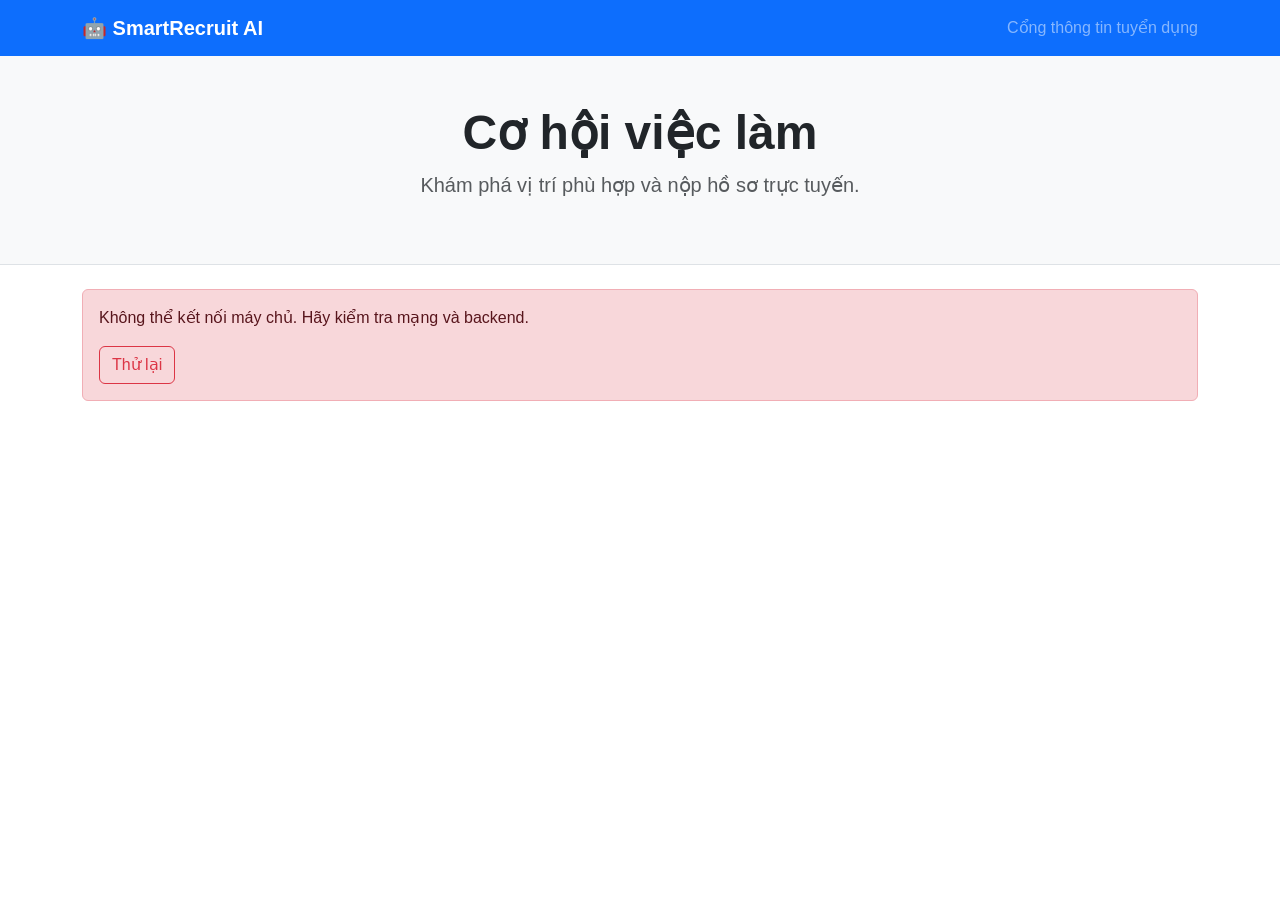
==== frontend/user/index.html @ 44a07feb "feat(frontend): implement candidate portal and HR job management" ====
<!DOCTYPE html>
<html lang="vi">
<head>
  <meta charset="UTF-8" />
  <meta name="viewport" content="width=device-width, initial-scale=1.0" />
  <title>SmartRecruit AI — Tìm việc làm</title>

  <link
    href="https://cdn.jsdelivr.net/npm/bootstrap@5.3.3/dist/css/bootstrap.min.css"
    rel="stylesheet"
    integrity="sha384-QWTKZyjpPEjISv5WaRU9OFeRpok6YctnYmDr5pNlyT2bRjXh0JMhjY6hW+ALEwIH"
    crossorigin="anonymous"
  />

  <link rel="stylesheet" href="../css/style.css" />
</head>

<body>
  <nav class="navbar navbar-expand-lg navbar-dark bg-primary">
    <div class="container">
      <a class="navbar-brand fw-bold" href="./index.html">
        🤖 SmartRecruit AI
      </a>
      <span class="navbar-text text-white-50">
        Cổng thông tin tuyển dụng
      </span>
    </div>
  </nav>

  <header class="bg-light py-5 text-center border-bottom">
    <div class="container">
      <h1 class="display-5 fw-bold">Cơ hội việc làm</h1>
      <p class="lead text-muted">
        Khám phá vị trí phù hợp và nộp hồ sơ trực tuyến.
      </p>
    </div>
  </header>

  <main class="container py-4">
    <div id="job-list" class="row g-3">
      <div class="col-12 text-center text-muted py-5" role="status">
        <div class="spinner-border" aria-hidden="true"></div>
        <p class="mt-2">Đang tải danh sách việc làm…</p>
      </div>
    </div>

    <noscript>
      <div class="alert alert-warning mt-3">
        Vui lòng bật JavaScript để xem việc làm và nộp hồ sơ.
      </div>
    </noscript>
  </main>

  <!-- Chi tiết tuyển dụng và form ứng tuyển -->
  <div
    class="modal fade"
    id="job-detail-modal"
    tabindex="-1"
    aria-labelledby="job-detail-title"
    aria-hidden="true"
  >
    <div class="modal-dialog modal-lg modal-dialog-scrollable">
      <div class="modal-content">
        <div class="modal-header">
          <h2 class="modal-title fs-5" id="job-detail-title">
            Chi tiết tuyển dụng
          </h2>
          <button
            type="button"
            class="btn-close"
            data-bs-dismiss="modal"
            aria-label="Đóng"
          ></button>
        </div>

        <div class="modal-body">
          <div
            id="job-detail-loading"
            class="text-center text-muted py-4"
            role="status"
            hidden
          >
            <div class="spinner-border" aria-hidden="true"></div>
            <p class="mt-2 mb-0">Đang tải thông tin tuyển dụng…</p>
          </div>

          <div
            id="job-detail-error"
            class="alert alert-danger"
            role="alert"
            hidden
          >
            <p id="job-detail-error-message" class="mb-3"></p>
            <button
              type="button"
              class="btn btn-outline-danger"
              id="job-detail-retry"
            >
              Thử lại
            </button>
          </div>

          <div
            id="job-detail-empty"
            class="alert alert-info"
            role="status"
            hidden
          >
            Không có thông tin tuyển dụng để hiển thị.
          </div>

          <div id="job-detail-content" hidden>
            <div class="d-flex flex-wrap gap-2 mb-3">
              <span id="job-detail-status" class="badge"></span>
              <span
                id="job-detail-experience"
                class="badge text-bg-light"
              ></span>
            </div>

            <p class="small text-muted">
              Ngày đăng: <span id="job-detail-date"></span>
            </p>

            <div
              id="job-detail-closed"
              class="alert alert-warning"
              role="status"
              hidden
            >
              Tin đã đóng. Vị trí này hiện không nhận hồ sơ.
            </div>

            <section class="mb-4">
              <h3 class="h6 fw-bold">Mô tả công việc</h3>
              <p
                id="job-detail-description"
                style="white-space: pre-wrap; overflow-wrap: anywhere;"
              ></p>
            </section>

            <section class="mb-4">
              <h3 class="h6 fw-bold">Yêu cầu ứng viên</h3>
              <p
                id="job-detail-requirements"
                style="white-space: pre-wrap; overflow-wrap: anywhere;"
              ></p>
            </section>

            <section class="mb-4">
              <h3 class="h6 fw-bold">Kỹ năng bắt buộc</h3>
              <div
                id="job-detail-required-skills"
                class="d-flex flex-wrap gap-2"
              ></div>
            </section>

            <section>
              <h3 class="h6 fw-bold">Kỹ năng ưu tiên</h3>
              <div
                id="job-detail-preferred-skills"
                class="d-flex flex-wrap gap-2"
              ></div>
            </section>
          </div>

          <!-- Form nằm trong modal-body để cuộn được -->
          <section
            id="application-section"
            aria-labelledby="application-heading"
            hidden
          >
            <hr class="my-4" />

            <h3 class="h5" id="application-heading">
              Thông tin ứng tuyển
            </h3>

            <p class="text-muted">
              Điền thông tin và chọn CV PDF nhỏ hơn 5 MB.
              Các trường có dấu * là bắt buộc.
            </p>

            <form id="application-form" novalidate>
              <div class="mb-3">
                <label for="candidate-name" class="form-label">
                  Họ và tên <span class="text-danger">*</span>
                </label>
                <input
                  type="text"
                  id="candidate-name"
                  name="full_name"
                  class="form-control"
                  autocomplete="name"
                  minlength="2"
                  maxlength="150"
                  required
                  aria-describedby="candidate-name-error"
                />
                <div
                  id="candidate-name-error"
                  class="invalid-feedback"
                ></div>
              </div>

              <div class="mb-3">
                <label for="candidate-email" class="form-label">
                  Email <span class="text-danger">*</span>
                </label>
                <input
                  type="email"
                  id="candidate-email"
                  name="email"
                  class="form-control"
                  autocomplete="email"
                  maxlength="255"
                  required
                  aria-describedby="candidate-email-error"
                />
                <div
                  id="candidate-email-error"
                  class="invalid-feedback"
                ></div>
              </div>

              <div class="mb-3">
                <label for="candidate-phone" class="form-label">
                  Số điện thoại
                </label>
                <input
                  type="tel"
                  id="candidate-phone"
                  name="phone"
                  class="form-control"
                  autocomplete="tel"
                  maxlength="30"
                  aria-describedby="candidate-phone-error"
                />
                <div
                  id="candidate-phone-error"
                  class="invalid-feedback"
                ></div>
              </div>

              <div class="mb-3">
                <label for="candidate-cv" class="form-label">
                  CV định dạng PDF <span class="text-danger">*</span>
                </label>
                <input
                  type="file"
                  id="candidate-cv"
                  name="cv"
                  class="form-control"
                  accept=".pdf"
                  required
                  aria-describedby="candidate-cv-help candidate-cv-error"
                />
                <div id="candidate-cv-help" class="form-text">
                  Chỉ nhận PDF, dung lượng nhỏ hơn 5 MB.
                </div>
                <div
                  id="candidate-cv-error"
                  class="invalid-feedback"
                ></div>
              </div>

              <div
                id="application-message"
                class="alert"
                role="status"
                aria-live="polite"
                hidden
              ></div>

              <button type="submit" class="btn btn-primary">
               Gửi hồ sơ
              </button>
            </form>
          </section>
        </div>

        <div class="modal-footer">
          <button
            type="button"
            class="btn btn-outline-secondary"
            data-bs-dismiss="modal"
          >
            Đóng
          </button>

          <button
            type="button"
            class="btn btn-primary"
            id="job-detail-apply"
            hidden
            disabled
          >
            Ứng tuyển
          </button>
        </div>
      </div>
    </div>
  </div>

  <script
    src="https://cdn.jsdelivr.net/npm/bootstrap@5.3.3/dist/js/bootstrap.bundle.min.js"
    integrity="sha384-YvpcrYf0tY3lHB60NNkmXc5s9fDVZLESaAA55NDzOxhy9GkcIdslK1eN7N6jIeHz"
    crossorigin="anonymous"
  ></script>

  <script src="../js/api.js"></script>
  <script src="../js/user/index.js"></script>
</body>
</html>
---- frontend/css/style.css ----
/* SmartRecruit AI — Custom styles */

body {
  font-family: 'Segoe UI', Tahoma, Geneva, Verdana, sans-serif;
}

/* Matching score badges */
.badge-high   { background-color: #198754; color: #fff; } /* >= 80% — green  */
.badge-medium { background-color: #ffc107; color: #000; } /* 50-79% — yellow */
.badge-low    { background-color: #dc3545; color: #fff; } /* < 50%  — red    */

/* Kanban columns */
.kanban-col {
  min-height: 200px;
  background: #f8f9fa;
  border-radius: 8px;
  padding: 12px;
  border: 1px solid #dee2e6;
}

.kanban-col .col-title {
  font-weight: 600;
  margin-bottom: 12px;
  padding-bottom: 8px;
  border-bottom: 2px solid #dee2e6;
}

/* Candidate card */
.candidate-card {
  background: #fff;
  border: 1px solid #dee2e6;
  border-radius: 6px;
  padding: 10px 12px;
  margin-bottom: 8px;
  cursor: grab;
  transition: box-shadow 0.15s;
}

.candidate-card:hover {
  box-shadow: 0 2px 8px rgba(0, 0, 0, 0.12);
}

.candidate-card.sortable-ghost {
  opacity: 0.4;
}
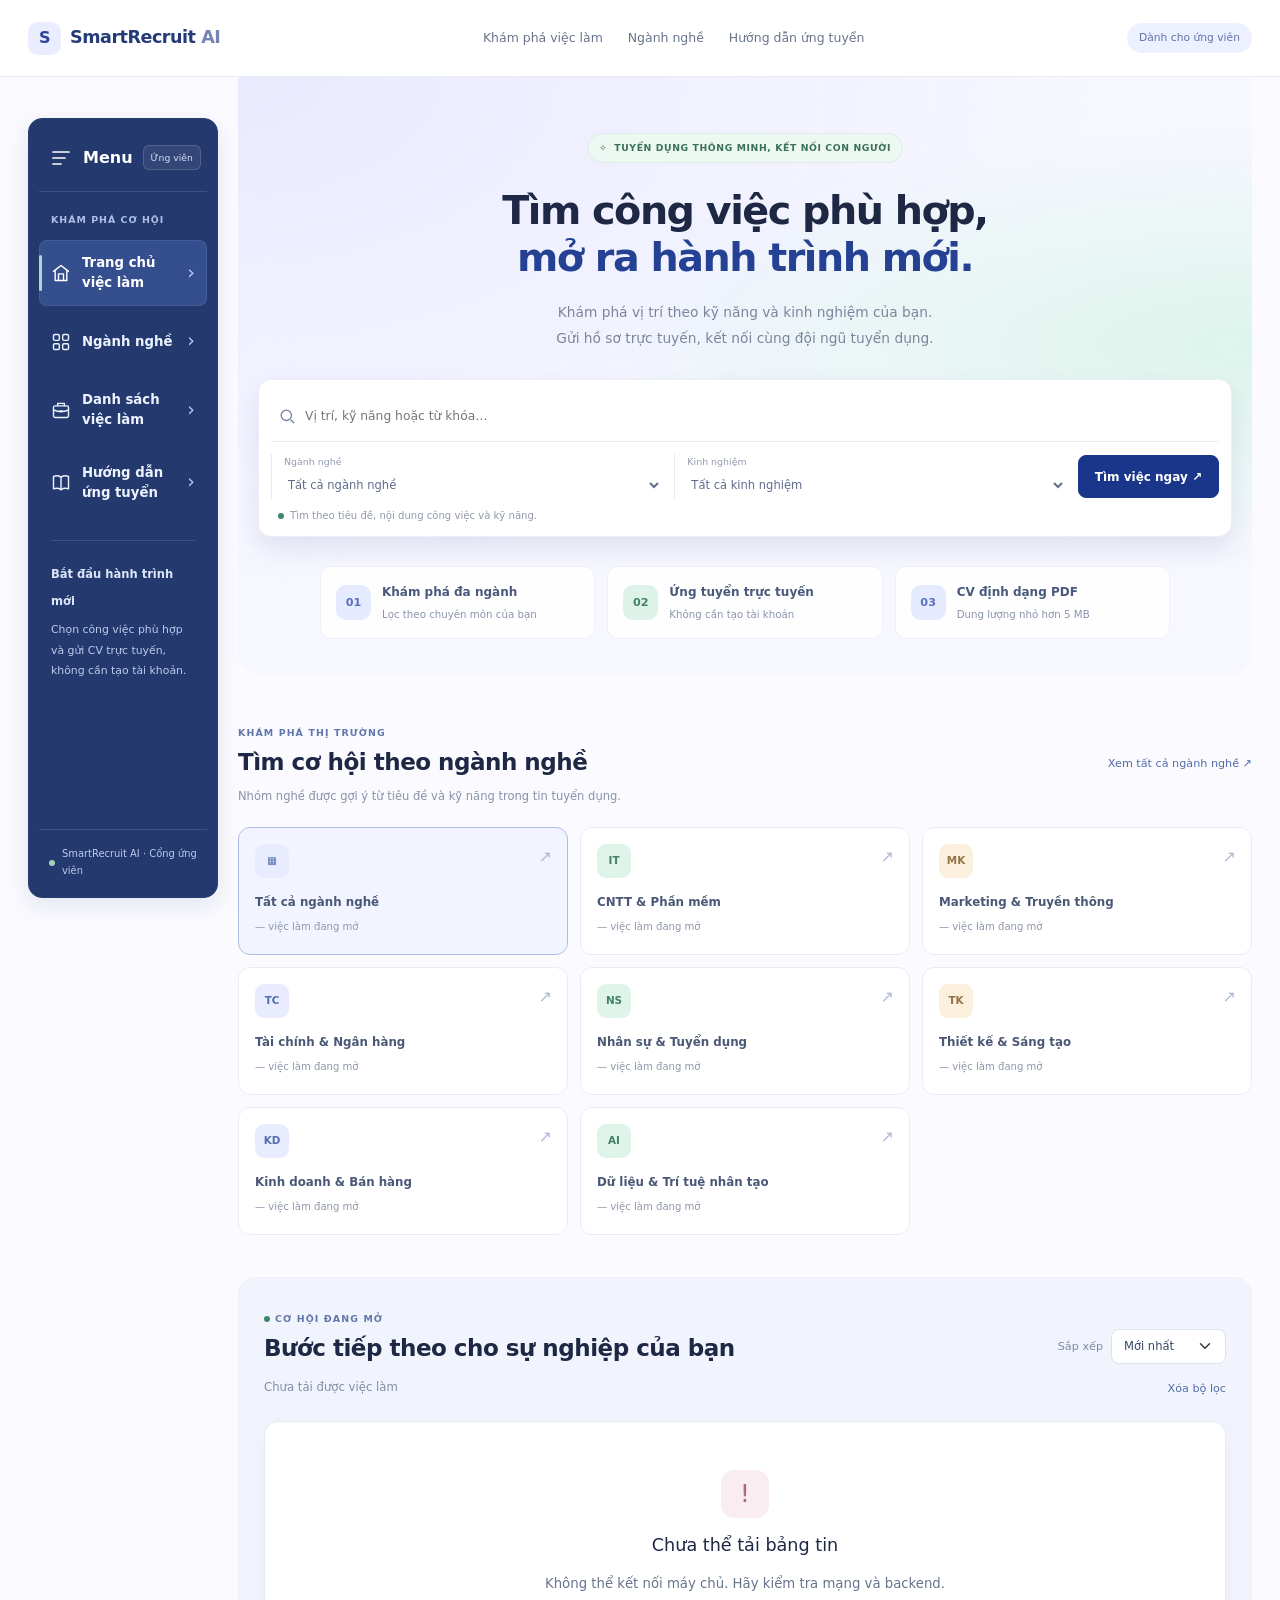
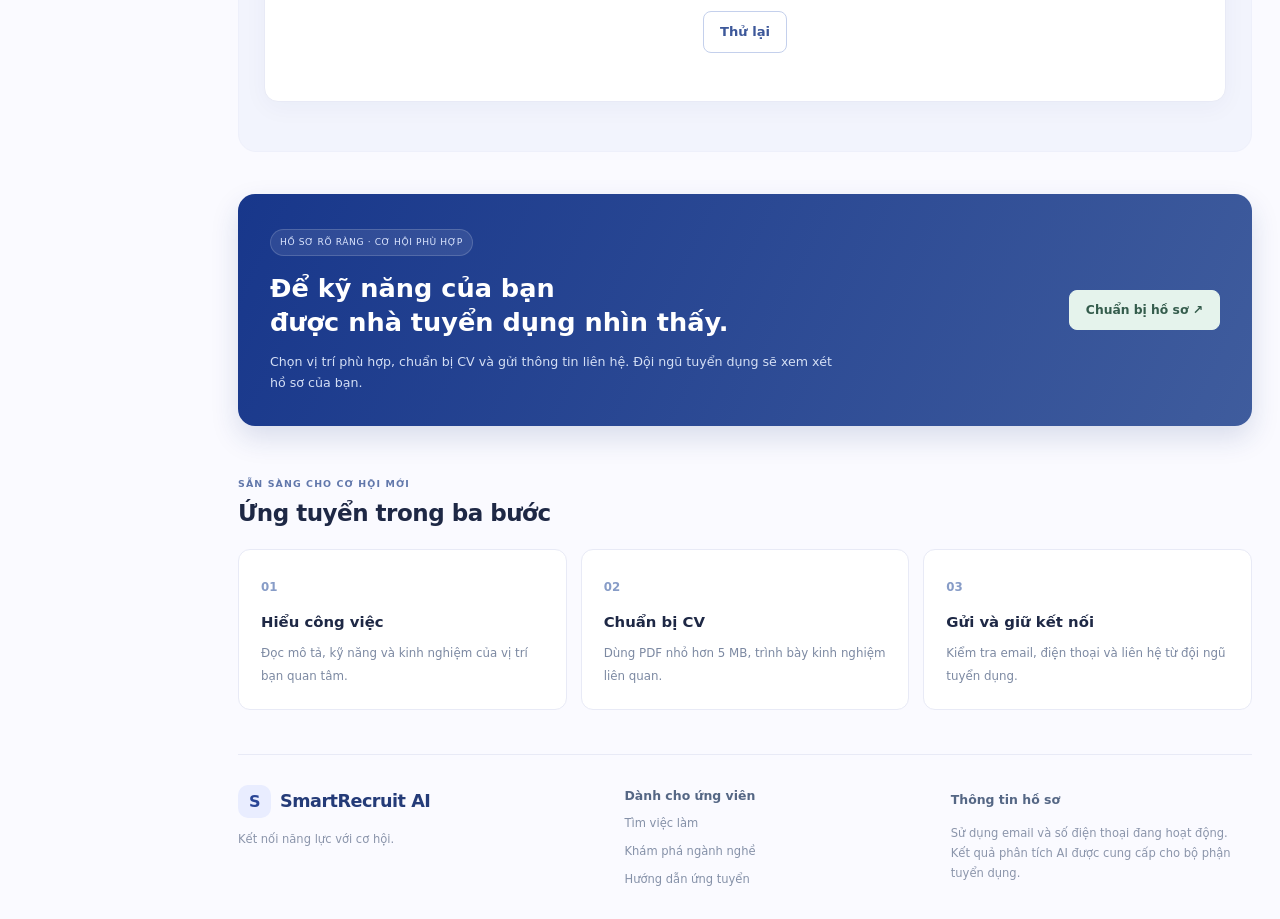
==== commit ca3c2f6a: "chỉnh lại giao diện" ====
--- a/frontend/user/index.html
+++ b/frontend/user/index.html
@@ -3,8 +3,15 @@
 <head>
   <meta charset="UTF-8" />
   <meta name="viewport" content="width=device-width, initial-scale=1.0" />
-  <title>SmartRecruit AI — Tìm việc làm</title>
-
+  <meta name="theme-color" content="#19368b" />
+  <meta
+    name="description"
+    content="Khám phá việc làm theo ngành nghề, kỹ năng và kinh nghiệm cùng SmartRecruit AI."
+  />
+
+  <title>Khám phá việc làm — SmartRecruit AI</title>
+
+  <!-- Bootstrap -->
   <link
     href="https://cdn.jsdelivr.net/npm/bootstrap@5.3.3/dist/css/bootstrap.min.css"
     rel="stylesheet"
@@ -12,46 +19,329 @@
     crossorigin="anonymous"
   />
 
-  <link rel="stylesheet" href="../css/style.css" />
+  <!-- CSS chung → CSS ứng viên → CSS menu -->
+  <link rel="stylesheet" href="../css/style.css?v=20" />
+  <link rel="stylesheet" href="../css/user/candidate-home.css?v=2" />
+  <link rel="stylesheet" href="../css/menu/menu.css?v=2" />
 </head>
 
-<body>
-  <nav class="navbar navbar-expand-lg navbar-dark bg-primary">
-    <div class="container">
-      <a class="navbar-brand fw-bold" href="./index.html">
-        🤖 SmartRecruit AI
+<body class="candidate-home">
+  <a class="skip-link" href="#main-content">Đến nội dung chính</a>
+
+  <header class="home-header">
+    <div class="home-container home-header-inner">
+      <a class="home-brand" href="./index.html">
+        <span class="home-logo" aria-hidden="true">S</span>
+        <span>SmartRecruit<span class="home-brand-ai"> AI</span></span>
       </a>
-      <span class="navbar-text text-white-50">
-        Cổng thông tin tuyển dụng
-      </span>
-    </div>
-  </nav>
-
-  <header class="bg-light py-5 text-center border-bottom">
-    <div class="container">
-      <h1 class="display-5 fw-bold">Cơ hội việc làm</h1>
-      <p class="lead text-muted">
-        Khám phá vị trí phù hợp và nộp hồ sơ trực tuyến.
-      </p>
+
+      <nav class="home-topnav" aria-label="Điều hướng trang ứng viên">
+        <a href="#feed-heading">Khám phá việc làm</a>
+        <a href="#filter-heading">Ngành nghề</a>
+        <a href="#application-guide">Hướng dẫn ứng tuyển</a>
+      </nav>
+
+      <span class="home-audience">Dành cho ứng viên</span>
     </div>
   </header>
 
-  <main class="container py-4">
-    <div id="job-list" class="row g-3">
-      <div class="col-12 text-center text-muted py-5" role="status">
-        <div class="spinner-border" aria-hidden="true"></div>
-        <p class="mt-2">Đang tải danh sách việc làm…</p>
+  <main id="main-content" class="home-container">
+    <div class="home-layout">
+      <!-- Nạp từ user/menu/user-menu.html -->
+      <aside class="home-sidebar" aria-label="Menu ứng viên">
+        <div data-role-menu="user"></div>
+      </aside>
+
+      <div class="home-content">
+        <!-- Giới thiệu và tìm kiếm -->
+        <section class="home-hero" aria-labelledby="feed-heading">
+          <span class="home-pill">
+            <span aria-hidden="true">✧</span>
+            TUYỂN DỤNG THÔNG MINH, KẾT NỐI CON NGƯỜI
+          </span>
+
+          <h1 id="feed-heading">
+            Tìm công việc phù hợp,<br />
+            <span>mở ra hành trình mới.</span>
+          </h1>
+
+          <p class="home-hero-description">
+            Khám phá vị trí theo kỹ năng và kinh nghiệm của bạn.<br />
+            Gửi hồ sơ trực tuyến, kết nối cùng đội ngũ tuyển dụng.
+          </p>
+
+          <div class="home-search">
+            <form id="job-search-form" role="search">
+              <div class="home-search-row">
+                <div class="home-keyword">
+                  <svg
+                    width="19"
+                    height="19"
+                    viewBox="0 0 24 24"
+                    fill="none"
+                    stroke="currentColor"
+                    stroke-width="1.7"
+                    aria-hidden="true"
+                  >
+                    <circle cx="10.5" cy="10.5" r="6.5"></circle>
+                    <path d="m16 16 4.5 4.5"></path>
+                  </svg>
+
+                  <label for="job-search" class="visually-hidden">
+                    Tìm vị trí, kỹ năng hoặc từ khóa
+                  </label>
+
+                  <input
+                    type="search"
+                    id="job-search"
+                    placeholder="Vị trí, kỹ năng hoặc từ khóa…"
+                    autocomplete="off"
+                  />
+                </div>
+
+                <div class="home-search-select">
+                  <label for="home-industry">Ngành nghề</label>
+                  <select id="home-industry" disabled>
+                    <option value="">Đang tải ngành nghề…</option>
+                  </select>
+                </div>
+
+                <div class="home-search-select">
+                  <label for="experience-filter">Kinh nghiệm</label>
+                  <select id="experience-filter">
+                    <option value="all">Tất cả kinh nghiệm</option>
+                    <option value="zero">Không yêu cầu</option>
+                    <option value="junior">Trên 0 đến 1 năm</option>
+                    <option value="middle">Trên 1 đến 3 năm</option>
+                    <option value="senior">Trên 3 năm</option>
+                  </select>
+                </div>
+
+                <button type="submit" class="btn btn-primary">
+                  Tìm việc ngay
+                  <span aria-hidden="true">↗</span>
+                </button>
+              </div>
+
+              <div class="home-search-hint">
+                <span class="home-dot" aria-hidden="true"></span>
+                Tìm theo tiêu đề, nội dung công việc và kỹ năng.
+              </div>
+            </form>
+          </div>
+
+          <div class="home-benefits">
+            <div>
+              <span class="home-benefit-icon" aria-hidden="true">01</span>
+              <p>
+                <strong>Khám phá đa ngành</strong>
+                <small>Lọc theo chuyên môn của bạn</small>
+              </p>
+            </div>
+
+            <div>
+              <span class="home-benefit-icon mint" aria-hidden="true">02</span>
+              <p>
+                <strong>Ứng tuyển trực tuyến</strong>
+                <small>Không cần tạo tài khoản</small>
+              </p>
+            </div>
+
+            <div>
+              <span class="home-benefit-icon" aria-hidden="true">03</span>
+              <p>
+                <strong>CV định dạng PDF</strong>
+                <small>Dung lượng nhỏ hơn 5 MB</small>
+              </p>
+            </div>
+          </div>
+        </section>
+
+        <!-- Ngành nghề -->
+        <section class="home-section" aria-labelledby="filter-heading">
+          <div class="home-section-heading">
+            <div>
+              <span class="home-eyebrow">KHÁM PHÁ THỊ TRƯỜNG</span>
+              <h2 id="filter-heading">Tìm cơ hội theo ngành nghề</h2>
+            </div>
+
+            <button
+              type="button"
+              id="home-toggle-industries"
+              class="home-text-button"
+              aria-expanded="false"
+              aria-controls="job-group-list"
+            >
+              Xem tất cả ngành nghề ↗
+            </button>
+          </div>
+
+          <p class="home-section-description">
+            Nhóm nghề được gợi ý từ tiêu đề và kỹ năng trong tin tuyển dụng.
+          </p>
+
+          <div
+            id="job-group-list"
+            class="home-industry-grid"
+            role="group"
+            aria-label="Lọc việc làm theo nhóm nghề"
+          ></div>
+        </section>
+
+        <!-- Danh sách việc làm -->
+        <section
+          class="home-section home-jobs-section"
+          aria-labelledby="home-jobs-heading"
+        >
+          <div class="home-section-heading">
+            <div>
+              <span class="home-eyebrow">
+                <span class="home-dot" aria-hidden="true"></span>
+                CƠ HỘI ĐANG MỞ
+              </span>
+              <h2 id="home-jobs-heading">
+                Bước tiếp theo cho sự nghiệp của bạn
+              </h2>
+            </div>
+
+            <div class="home-sort">
+              <label for="job-sort">Sắp xếp</label>
+              <select id="job-sort" class="form-select">
+                <option value="newest">Mới nhất</option>
+                <option value="oldest">Cũ nhất</option>
+              </select>
+            </div>
+          </div>
+
+          <div class="home-results">
+            <span id="job-result-count" role="status" aria-live="polite">
+              Đang tải việc làm…
+            </span>
+
+            <button
+              type="button"
+              id="clear-filters"
+              class="home-text-button"
+            >
+              Xóa bộ lọc
+            </button>
+          </div>
+
+          <div
+            id="active-filter-label"
+            class="active-filter-label"
+            role="status"
+            hidden
+          ></div>
+
+          <div id="job-list" class="home-job-grid" aria-busy="true">
+            <div class="surface feed-state" role="status">
+              <div class="spinner-border" aria-hidden="true"></div>
+              <p>Đang tải cơ hội việc làm…</p>
+            </div>
+          </div>
+
+          <div class="home-more">
+            <button
+              type="button"
+              id="home-more-jobs"
+              class="btn btn-outline-primary"
+              hidden
+            >
+              Xem thêm việc làm
+            </button>
+          </div>
+        </section>
+
+        <!-- Hướng dẫn chuẩn bị hồ sơ -->
+        <section class="home-banner" aria-labelledby="home-banner-heading">
+          <div>
+            <span class="home-banner-label">
+              HỒ SƠ RÕ RÀNG · CƠ HỘI PHÙ HỢP
+            </span>
+            <h2 id="home-banner-heading">
+              Để kỹ năng của bạn<br />
+              được nhà tuyển dụng nhìn thấy.
+            </h2>
+            <p>
+              Chọn vị trí phù hợp, chuẩn bị CV và gửi thông tin liên hệ.
+              Đội ngũ tuyển dụng sẽ xem xét hồ sơ của bạn.
+            </p>
+          </div>
+
+          <a href="#application-guide" class="btn home-banner-button">
+            Chuẩn bị hồ sơ ↗
+          </a>
+        </section>
+
+        <section
+          id="application-guide"
+          class="home-section"
+          aria-labelledby="home-guide-heading"
+        >
+          <div class="home-section-heading">
+            <div>
+              <span class="home-eyebrow">SẴN SÀNG CHO CƠ HỘI MỚI</span>
+              <h2 id="home-guide-heading">Ứng tuyển trong ba bước</h2>
+            </div>
+          </div>
+
+          <div class="home-guide-grid">
+            <article>
+              <span>01</span>
+              <h3>Hiểu công việc</h3>
+              <p>Đọc mô tả, kỹ năng và kinh nghiệm của vị trí bạn quan tâm.</p>
+            </article>
+
+            <article>
+              <span>02</span>
+              <h3>Chuẩn bị CV</h3>
+              <p>Dùng PDF nhỏ hơn 5 MB, trình bày kinh nghiệm liên quan.</p>
+            </article>
+
+            <article>
+              <span>03</span>
+              <h3>Gửi và giữ kết nối</h3>
+              <p>Kiểm tra email, điện thoại và liên hệ từ đội ngũ tuyển dụng.</p>
+            </article>
+          </div>
+        </section>
+
+        <footer class="home-footer">
+          <div>
+            <a class="home-brand" href="./index.html">
+              <span class="home-logo" aria-hidden="true">S</span>
+              <span>SmartRecruit AI</span>
+            </a>
+            <p>Kết nối năng lực với cơ hội.</p>
+          </div>
+
+          <nav aria-label="Liên kết cuối trang">
+            <strong>Dành cho ứng viên</strong>
+            <a href="#feed-heading">Tìm việc làm</a>
+            <a href="#filter-heading">Khám phá ngành nghề</a>
+            <a href="#application-guide">Hướng dẫn ứng tuyển</a>
+          </nav>
+
+          <div class="home-footer-note">
+            <strong>Thông tin hồ sơ</strong>
+            <p>
+              Sử dụng email và số điện thoại đang hoạt động.
+              Kết quả phân tích AI được cung cấp cho bộ phận tuyển dụng.
+            </p>
+          </div>
+        </footer>
       </div>
     </div>
 
     <noscript>
-      <div class="alert alert-warning mt-3">
-        Vui lòng bật JavaScript để xem việc làm và nộp hồ sơ.
+      <div class="alert alert-warning">
+        Vui lòng bật JavaScript để xem việc làm và gửi hồ sơ.
       </div>
     </noscript>
   </main>
 
-  <!-- Chi tiết tuyển dụng và form ứng tuyển -->
+  <!-- Chi tiết công việc và ứng tuyển -->
   <div
     class="modal fade"
     id="job-detail-modal"
@@ -59,12 +349,16 @@
     aria-labelledby="job-detail-title"
     aria-hidden="true"
   >
-    <div class="modal-dialog modal-lg modal-dialog-scrollable">
+    <div class="modal-dialog modal-lg modal-dialog-scrollable modal-dialog-centered">
       <div class="modal-content">
         <div class="modal-header">
-          <h2 class="modal-title fs-5" id="job-detail-title">
-            Chi tiết tuyển dụng
-          </h2>
+          <div>
+            <span class="home-eyebrow">THÔNG TIN TUYỂN DỤNG</span>
+            <h2 id="job-detail-title" class="modal-title">
+              Chi tiết công việc
+            </h2>
+          </div>
+
           <button
             type="button"
             class="btn-close"
@@ -74,89 +368,60 @@
         </div>
 
         <div class="modal-body">
-          <div
-            id="job-detail-loading"
-            class="text-center text-muted py-4"
-            role="status"
-            hidden
-          >
+          <div id="job-detail-loading" class="feed-state" role="status" hidden>
             <div class="spinner-border" aria-hidden="true"></div>
-            <p class="mt-2 mb-0">Đang tải thông tin tuyển dụng…</p>
-          </div>
-
-          <div
-            id="job-detail-error"
-            class="alert alert-danger"
-            role="alert"
-            hidden
-          >
-            <p id="job-detail-error-message" class="mb-3"></p>
+            <p>Đang tải thông tin tuyển dụng…</p>
+          </div>
+
+          <div id="job-detail-error" class="alert alert-danger" role="alert" hidden>
+            <p id="job-detail-error-message"></p>
             <button
               type="button"
+              id="job-detail-retry"
               class="btn btn-outline-danger"
-              id="job-detail-retry"
             >
               Thử lại
             </button>
           </div>
 
-          <div
-            id="job-detail-empty"
-            class="alert alert-info"
-            role="status"
-            hidden
-          >
+          <div id="job-detail-empty" class="alert alert-info" role="status" hidden>
             Không có thông tin tuyển dụng để hiển thị.
           </div>
 
           <div id="job-detail-content" hidden>
             <div class="d-flex flex-wrap gap-2 mb-3">
               <span id="job-detail-status" class="badge"></span>
-              <span
-                id="job-detail-experience"
-                class="badge text-bg-light"
-              ></span>
+              <span id="job-detail-experience" class="badge text-bg-light"></span>
             </div>
 
             <p class="small text-muted">
               Ngày đăng: <span id="job-detail-date"></span>
             </p>
 
-            <div
-              id="job-detail-closed"
-              class="alert alert-warning"
-              role="status"
-              hidden
-            >
+            <div id="job-detail-closed" class="alert alert-warning" role="status" hidden>
               Tin đã đóng. Vị trí này hiện không nhận hồ sơ.
             </div>
 
-            <section class="mb-4">
-              <h3 class="h6 fw-bold">Mô tả công việc</h3>
-              <p
-                id="job-detail-description"
-                style="white-space: pre-wrap; overflow-wrap: anywhere;"
-              ></p>
+            <section class="detail-section">
+              <h3>Mô tả công việc</h3>
+              <p id="job-detail-description" class="preserve-text"></p>
             </section>
 
-            <section class="mb-4">
-              <h3 class="h6 fw-bold">Yêu cầu ứng viên</h3>
-              <p
-                id="job-detail-requirements"
-                style="white-space: pre-wrap; overflow-wrap: anywhere;"
-              ></p>
+            <section class="detail-section">
+              <h3>Yêu cầu ứng viên</h3>
+              <p id="job-detail-requirements" class="preserve-text"></p>
             </section>
 
-            <section class="mb-4">
-              <h3 class="h6 fw-bold">Kỹ năng bắt buộc</h3>
+            <section class="detail-section">
+              <h3>Kỹ năng bắt buộc</h3>
               <div
                 id="job-detail-required-skills"
                 class="d-flex flex-wrap gap-2"
               ></div>
             </section>
 
-            <section>
-              <h3 class="h6 fw-bold">Kỹ năng ưu tiên</h3>
+            <section class="detail-section">
+              <h3>Kỹ năng ưu tiên</h3>
               <div
                 id="job-detail-preferred-skills"
                 class="d-flex flex-wrap gap-2"
@@ -164,117 +429,96 @@
             </section>
           </div>
 
-          <!-- Form nằm trong modal-body để cuộn được -->
           <section
             id="application-section"
+            class="application-panel"
             aria-labelledby="application-heading"
             hidden
           >
-            <hr class="my-4" />
-
-            <h3 class="h5" id="application-heading">
-              Thông tin ứng tuyển
-            </h3>
-
-            <p class="text-muted">
-              Điền thông tin và chọn CV PDF nhỏ hơn 5 MB.
-              Các trường có dấu * là bắt buộc.
-            </p>
+            <span class="home-eyebrow">BẮT ĐẦU KẾT NỐI</span>
+            <h3 id="application-heading">Gửi hồ sơ ứng tuyển</h3>
+            <p class="small text-muted">Các trường có dấu * là bắt buộc.</p>
 
             <form id="application-form" novalidate>
-              <div class="mb-3">
-                <label for="candidate-name" class="form-label">
-                  Họ và tên <span class="text-danger">*</span>
-                </label>
-                <input
-                  type="text"
-                  id="candidate-name"
-                  name="full_name"
-                  class="form-control"
-                  autocomplete="name"
-                  minlength="2"
-                  maxlength="150"
-                  required
-                  aria-describedby="candidate-name-error"
-                />
-                <div
-                  id="candidate-name-error"
-                  class="invalid-feedback"
-                ></div>
+              <div class="row g-3">
+                <div class="col-12">
+                  <label for="candidate-name" class="form-label">Họ và tên *</label>
+                  <input
+                    type="text"
+                    id="candidate-name"
+                    name="full_name"
+                    class="form-control"
+                    autocomplete="name"
+                    minlength="2"
+                    maxlength="150"
+                    required
+                    aria-describedby="candidate-name-error"
+                  />
+                  <div id="candidate-name-error" class="invalid-feedback"></div>
+                </div>
+
+                <div class="col-md-6">
+                  <label for="candidate-email" class="form-label">Email *</label>
+                  <input
+                    type="email"
+                    id="candidate-email"
+                    name="email"
+                    class="form-control"
+                    autocomplete="email"
+                    maxlength="255"
+                    required
+                    aria-describedby="candidate-email-error"
+                  />
+                  <div id="candidate-email-error" class="invalid-feedback"></div>
+                </div>
+
+                <div class="col-md-6">
+                  <label for="candidate-phone" class="form-label">Số điện thoại</label>
+                  <input
+                    type="tel"
+                    id="candidate-phone"
+                    name="phone"
+                    class="form-control"
+                    autocomplete="tel"
+                    maxlength="30"
+                    aria-describedby="candidate-phone-error"
+                  />
+                  <div id="candidate-phone-error" class="invalid-feedback"></div>
+                </div>
+
+                <div class="col-12">
+                  <div class="upload-panel">
+                    <label for="candidate-cv" class="form-label">CV của bạn *</label>
+                    <input
+                      type="file"
+                      id="candidate-cv"
+                      name="cv_file"
+                      class="form-control"
+                      accept=".pdf"
+                      required
+                      aria-describedby="candidate-cv-help candidate-cv-error"
+                    />
+                    <div id="candidate-cv-help" class="form-text">
+                      PDF · Dung lượng nhỏ hơn 5 MB
+                    </div>
+                    <div id="candidate-cv-error" class="invalid-feedback"></div>
+                  </div>
+                </div>
+
+                <div class="col-12">
+                  <div
+                    id="application-message"
+                    class="alert"
+                    role="status"
+                    aria-live="polite"
+                    hidden
+                  ></div>
+
+                  <button type="submit" class="btn btn-primary">
+                    Gửi hồ sơ
+                  </button>
+                </div>
               </div>
-
-              <div class="mb-3">
-                <label for="candidate-email" class="form-label">
-                  Email <span class="text-danger">*</span>
-                </label>
-                <input
-                  type="email"
-                  id="candidate-email"
-                  name="email"
-                  class="form-control"
-                  autocomplete="email"
-                  maxlength="255"
-                  required
-                  aria-describedby="candidate-email-error"
-                />
-                <div
-                  id="candidate-email-error"
-                  class="invalid-feedback"
-                ></div>
-              </div>
-
-              <div class="mb-3">
-                <label for="candidate-phone" class="form-label">
-                  Số điện thoại
-                </label>
-                <input
-                  type="tel"
-                  id="candidate-phone"
-                  name="phone"
-                  class="form-control"
-                  autocomplete="tel"
-                  maxlength="30"
-                  aria-describedby="candidate-phone-error"
-                />
-                <div
-                  id="candidate-phone-error"
-                  class="invalid-feedback"
-                ></div>
-              </div>
-
-              <div class="mb-3">
-                <label for="candidate-cv" class="form-label">
-                  CV định dạng PDF <span class="text-danger">*</span>
-                </label>
-                <input
-                  type="file"
-                  id="candidate-cv"
-                  name="cv"
-                  class="form-control"
-                  accept=".pdf"
-                  required
-                  aria-describedby="candidate-cv-help candidate-cv-error"
-                />
-                <div id="candidate-cv-help" class="form-text">
-                  Chỉ nhận PDF, dung lượng nhỏ hơn 5 MB.
-                </div>
-                <div
-                  id="candidate-cv-error"
-                  class="invalid-feedback"
-                ></div>
-              </div>
-
-              <div
-                id="application-message"
-                class="alert"
-                role="status"
-                aria-live="polite"
-                hidden
-              ></div>
-
-              <button type="submit" class="btn btn-primary">
-               Gửi hồ sơ
-              </button>
             </form>
           </section>
         </div>
@@ -290,8 +534,8 @@
 
           <button
             type="button"
+            id="job-detail-apply"
             class="btn btn-primary"
-            id="job-detail-apply"
             hidden
             disabled
           >
@@ -302,6 +546,7 @@
     </div>
   </div>
 
+  <!-- Mỗi script chỉ được nạp một lần -->
   <script
     src="https://cdn.jsdelivr.net/npm/bootstrap@5.3.3/dist/js/bootstrap.bundle.min.js"
     integrity="sha384-YvpcrYf0tY3lHB60NNkmXc5s9fDVZLESaAA55NDzOxhy9GkcIdslK1eN7N6jIeHz"
@@ -309,6 +554,7 @@
   ></script>
 
   <script src="../js/api.js"></script>
-  <script src="../js/user/index.js"></script>
+  <script src="../js/user/index.js?v=23"></script>
+  <script src="../js/menu/user-menu.js?v=2"></script>
 </body>
 </html>
--- a/frontend/css/style.css
+++ b/frontend/css/style.css
@@ -1,45 +1,314 @@
-/* SmartRecruit AI — Custom styles */
-
-body {
-  font-family: 'Segoe UI', Tahoma, Geneva, Verdana, sans-serif;
-}
-
-/* Matching score badges */
-.badge-high   { background-color: #198754; color: #fff; } /* >= 80% — green  */
-.badge-medium { background-color: #ffc107; color: #000; } /* 50-79% — yellow */
-.badge-low    { background-color: #dc3545; color: #fff; } /* < 50%  — red    */
-
-/* Kanban columns */
-.kanban-col {
-  min-height: 200px;
-  background: #f8f9fa;
-  border-radius: 8px;
-  padding: 12px;
-  border: 1px solid #dee2e6;
-}
-
-.kanban-col .col-title {
-  font-weight: 600;
-  margin-bottom: 12px;
-  padding-bottom: 8px;
-  border-bottom: 2px solid #dee2e6;
-}
-
-/* Candidate card */
-.candidate-card {
-  background: #fff;
-  border: 1px solid #dee2e6;
-  border-radius: 6px;
-  padding: 10px 12px;
-  margin-bottom: 8px;
-  cursor: grab;
-  transition: box-shadow 0.15s;
-}
-
-.candidate-card:hover {
-  box-shadow: 0 2px 8px rgba(0, 0, 0, 0.12);
-}
-
-.candidate-card.sortable-ghost {
-  opacity: 0.4;
-}
+/* SmartRecruit AI — Shared theme: Candidate + HR */
+
+/* 1. Foundation */
+:root {
+  --primary: #203c91;
+  --primary-dark: #162c70;
+  --ink: #202b45;
+  --muted: #606c82;
+  --line: #e6e9f4;
+  --page: #f7f8fe;
+  --soft: #edf0fc;
+  --green: #247450;
+  --radius: 14px;
+  --shadow: 0 6px 24px rgb(28 43 91 / 4%);
+  --sr-primary: var(--primary);
+  --sr-primary-dark: var(--primary-dark);
+  --sr-border: var(--line);
+  --sr-shadow: var(--shadow);
+  --bs-body-font-family: "Segoe UI", system-ui, sans-serif;
+  --bs-body-color: var(--ink);
+  --bs-body-bg: var(--page);
+  --bs-primary-rgb: 32, 60, 145;
+  --bs-link-color: var(--primary);
+  --bs-link-hover-color: var(--primary-dark);
+  --bs-secondary-color: var(--muted);
+  --bs-border-color: var(--line);
+}
+* { box-sizing: border-box; }
+[hidden] { display: none !important; }
+html { scroll-behavior: smooth; scroll-padding-top: 105px; }
+body { margin: 0; line-height: 1.7; -webkit-font-smoothing: antialiased; }
+h1, h2, h3, h4, h5 { color: var(--ink); line-height: 1.3; }
+button, input, select, textarea { font: inherit; }
+a { text-underline-offset: 4px; }
+:focus-visible { outline: 3px solid #91a4e0; outline-offset: 3px; }
+::selection { background: #dfe6ff; }
+.skip-link { position: fixed; top: -100px; left: 16px; z-index: 2000; padding: 10px 16px; background: var(--primary); color: white; border-radius: 8px; }
+.skip-link:focus { top: 12px; }
+.surface, .card { background: white; border: 1px solid var(--line); border-radius: var(--radius); box-shadow: var(--shadow); }
+.eyebrow, .role-menu-eyebrow { display: inline-block; margin-bottom: 8px; color: #52659c; font-size: .64rem; font-weight: 750; letter-spacing: 1.2px; }
+
+/* 2. Header */
+.site-navbar { position: sticky; top: 0; z-index: 100; min-height: 74px; padding: 16px 0; background: #fff; border-bottom: 1px solid var(--line); }
+.navbar-inner, .admin-nav-container { display: flex; align-items: center; justify-content: space-between; gap: 16px; }
+.admin-nav-container { padding: 0 28px; }
+.brand { display: inline-flex; align-items: center; gap: 10px; color: var(--primary); font-size: 1.15rem; font-weight: 750; letter-spacing: -.5px; text-decoration: none; }
+.brand-mark { display: grid; place-items: center; width: 36px; height: 36px; flex-shrink: 0; border-radius: 10px; background: var(--primary); color: white; }
+.brand-ai { color: #6275ab; }
+.nav-context, .session-label { color: var(--muted); font-size: .78rem; }
+.session-bar { display: flex; align-items: center; flex-wrap: wrap; gap: 14px; }
+.session-email { max-width: 260px; color: #455675; font-size: .8rem; overflow-wrap: anywhere; }
+
+/* 3. Layout and reusable vertical menu */
+.career-container { max-width: 1560px; }
+.career-main { padding-top: 26px; }
+.admin-main { width: min(1500px, 100%); margin: auto; padding: 30px 24px 60px; }
+.career-layout, .role-workspace { display: grid; grid-template-columns: 220px minmax(0, 1fr); align-items: start; gap: 28px; }
+.career-content, .role-workspace-content, [data-role-menu] { min-width: 0; }
+.career-sidebar, .role-workspace-sidebar { position: sticky; top: 100px; }
+.career-sidebar-caption { display: none; }
+.role-menu { padding: 8px 0; background: transparent; }
+.role-menu-heading { display: grid; gap: 4px; padding: 8px 14px 20px; }
+.role-menu-heading > strong { font-size: .9rem; color: #34466d; }
+.role-menu-links { display: flex; flex-direction: column; gap: 5px; }
+.role-menu-link { display: flex; align-items: center; gap: 11px; min-height: 64px; padding: 12px 14px; border-left: 3px solid transparent; border-radius: 0 9px 9px 0; color: #64708a; text-decoration: none; }
+.role-menu-link:hover { background: #edf0fb; color: var(--primary); }
+.role-menu-link[aria-current] { background: var(--primary); border-left-color: var(--primary-dark); color: white; box-shadow: 0 5px 14px rgb(32 60 145 / 12%); }
+.role-menu-icon { width: 22px; flex-shrink: 0; font-size: .7rem; font-weight: 750; color: inherit; }
+.role-menu-link strong, .role-menu-link small { display: block; }
+.role-menu-link strong { font-size: .82rem; font-weight: 650; }
+.role-menu-link small { margin-top: 2px; font-size: .67rem; color: #77839a; }
+.role-menu-link[aria-current] small { color: #e0e6ff; }
+.role-menu-note { margin: 22px 14px 0; padding-top: 14px; border-top: 1px solid var(--line); color: var(--muted); font-size: .7rem; }
+.role-menu-status { padding: 16px; font-size: .8rem; color: var(--muted); }
+.role-menu-user { margin-bottom: 14px; }
+
+/* 4. Candidate discovery */
+.discovery-hero { padding: 48px 32px 30px; border: 1px solid #e8eaf7; border-radius: 20px; text-align: center; background: radial-gradient(ellipse at 95% 95%, #e1f1eb, transparent 48%), linear-gradient(120deg, #eff0ff, #f8f9ff); }
+.hero-pill { display: inline-flex; align-items: center; gap: 7px; padding: 6px 12px; background: #edf6f2; border: 1px solid #dcebe4; border-radius: 999px; color: #366953; font-size: .6rem; font-weight: 700; letter-spacing: .5px; }
+.discovery-hero h1 { margin: 22px 0 16px; font-size: clamp(2rem, 3.2vw, 3.1rem); font-weight: 750; letter-spacing: -1.5px; line-height: 1.2; }
+.discovery-hero h1 span { color: var(--primary); }
+.discovery-description { margin-bottom: 26px; color: var(--muted); font-size: .87rem; }
+.discovery-search { max-width: 930px; margin: auto; padding: 12px; border: 1px solid #e8ebf5; border-radius: 13px; background: white; box-shadow: 0 10px 24px rgb(34 49 100 / 9%); text-align: left; }
+.discovery-search-row { display: flex; align-items: center; gap: 12px; }
+.discovery-keyword { display: flex; align-items: center; gap: 9px; flex: 1; min-width: 0; padding: 6px 8px; color: #657392; }
+.discovery-keyword svg { flex-shrink: 0; }
+.discovery-keyword input { width: 100%; min-width: 0; padding: 8px 0; border: 0; outline: 0; background: transparent; font-size: .82rem; }
+.discovery-keyword:focus-within { border-radius: 7px; box-shadow: 0 0 0 2px #e2e8fb; }
+.discovery-experience { width: 185px; padding-left: 14px; border-left: 1px solid var(--line); }
+.discovery-experience label { display: block; color: var(--muted); font-size: .61rem; }
+.discovery-experience .form-select { min-height: 28px; padding: 3px 25px 3px 0; border: 0; box-shadow: none; background-color: transparent; font-size: .75rem; }
+.discovery-search-button { display: inline-flex; align-items: center; justify-content: center; gap: 9px; min-height: 45px; flex-shrink: 0; }
+.discovery-search-note { display: flex; align-items: center; gap: 6px; margin: 8px 8px 0; color: var(--muted); font-size: .65rem; }
+.discovery-dot { display: inline-block; width: 6px; height: 6px; flex-shrink: 0; border-radius: 50%; background: #47836a; }
+.discovery-benefits { display: flex; justify-content: center; flex-wrap: wrap; gap: 10px 24px; margin-top: 24px; color: var(--muted); font-size: .7rem; }
+.discovery-benefits > span > span { margin-right: 4px; color: var(--green); }
+
+/* 5. Categories */
+.career-categories, .career-opportunities { margin-top: 38px; }
+.career-section-heading, .dashboard-heading, .panel-heading { display: flex; justify-content: space-between; align-items: flex-end; flex-wrap: wrap; gap: 16px; margin-bottom: 12px; }
+.career-section-heading h2 { margin: 0; font-size: clamp(1.25rem, 1.8vw, 1.6rem); font-weight: 700; letter-spacing: -.5px; }
+.category-explanation { margin-bottom: 18px; color: var(--muted); font-size: .73rem; }
+.career-category-grid { display: grid; grid-template-columns: repeat(3, minmax(0, 1fr)); gap: 12px; }
+.career-category-grid .group-button { position: relative; display: grid; gap: 4px; min-height: 128px; padding: 16px; border: 1px solid var(--line); border-radius: 12px; background: white; text-align: left; }
+.career-category-grid .group-button:hover, .career-category-grid .group-button.is-active { border-color: #a6b7df; background: #f2f5ff; }
+.career-category-grid .group-icon { display: grid; place-items: center; width: 34px; height: 34px; margin-bottom: 7px; border-radius: 9px; background: #e9edfc; color: #536aa8; font-size: .65rem; font-weight: 750; }
+.career-category-grid .group-name { color: #3f506e; font-size: .79rem; font-weight: 650; }
+.career-category-grid .group-count { color: var(--muted); font-size: .66rem; }
+.career-category-grid .group-count::after { content: " việc làm đang mở"; }
+.career-category-grid .group-button::after { content: "↗"; position: absolute; top: 15px; right: 15px; color: #9aa9ce; }
+
+/* 6. Job cards */
+.career-opportunities { padding: 24px; border: 1px solid #e9ecf7; border-radius: 18px; background: #f0f3fc; }
+.career-sort { display: flex; align-items: center; gap: 9px; }
+.career-sort label { color: var(--muted); font-size: .72rem; white-space: nowrap; }
+.career-sort .form-select { width: 120px; min-height: 36px; font-size: .73rem; }
+.career-results-row { display: flex; justify-content: space-between; align-items: center; gap: 12px; margin: 10px 0 18px; }
+.result-count { color: var(--muted); font-size: .73rem; }
+.career-clear { padding: 3px 0; border: 0; background: transparent; color: #526ba6; font-size: .73rem; text-decoration: underline; text-underline-offset: 4px; }
+.active-filter-label { margin-bottom: 16px; padding: 10px 13px; border-radius: 9px; background: #e5ebfc; color: #49629c; font-size: .74rem; overflow-wrap: anywhere; }
+.career-job-grid, .job-feed { display: grid; grid-template-columns: repeat(2, minmax(0, 1fr)); gap: 16px; }
+.job-post { display: flex; flex-direction: column; min-width: 0; overflow: hidden; border: 1px solid #e2e7f4; border-radius: 13px; background: white; }
+.job-post:hover { border-color: #b4c2e4; box-shadow: 0 10px 24px rgb(31 49 107 / 6%); }
+.post-header { display: flex; align-items: center; gap: 9px; padding: 17px 18px 4px; }
+.post-avatar { display: grid; place-items: center; width: 35px; height: 35px; flex-shrink: 0; border-radius: 10px; background: #edf0fc; color: #536ba6; font-weight: 750; }
+.post-publisher { display: grid; flex: 1; min-width: 0; }
+.post-publisher strong { color: #647391; font-size: .7rem; }
+.post-publisher span { color: #7e89a0; font-size: .63rem; }
+.post-open { padding: 3px 7px; border-radius: 999px; background: #eaf5ee; color: #377451; font-size: .59rem; white-space: nowrap; }
+.post-content { flex: 1; padding: 13px 18px 18px; }
+.post-title { margin: 0 0 10px; }
+.post-title button { display: -webkit-box; width: 100%; overflow: hidden; padding: 0; border: 0; background: transparent; color: #2b3d60; font-size: 1rem; font-weight: 700; line-height: 1.55; text-align: left; overflow-wrap: anywhere; -webkit-box-orient: vertical; -webkit-line-clamp: 2; }
+.post-title button:hover { color: var(--primary); }
+.post-metadata { display: flex; align-items: center; flex-wrap: wrap; gap: 7px; margin-bottom: 12px; color: var(--muted); font-size: .67rem; }
+.post-category { padding: 3px 7px; border-radius: 5px; background: #eff2fc; color: #6075a2; }
+.post-description { display: -webkit-box; overflow: hidden; margin-bottom: 14px; color: #69768e; font-size: .75rem; line-height: 1.85; white-space: pre-wrap; overflow-wrap: anywhere; -webkit-box-orient: vertical; -webkit-line-clamp: 3; }
+.post-footer { display: grid; grid-template-columns: 1fr 1fr; gap: 9px; padding: 14px 18px 18px; border-top: 1px solid #eef1f7; }
+.post-footer-note { grid-column: 1 / -1; color: #76839d; font-size: .65rem; }
+.post-footer .btn { padding: 9px 7px; font-size: .73rem; }
+
+/* 7. Shared controls */
+.btn { --bs-btn-border-radius: 8px; padding: 10px 16px; font-size: .82rem; font-weight: 600; }
+.btn-sm { padding: 6px 11px; font-size: .75rem; }
+.btn-primary { --bs-btn-color: #fff; --bs-btn-bg: #203c91; --bs-btn-border-color: #203c91; --bs-btn-hover-color: #fff; --bs-btn-hover-bg: #162c70; --bs-btn-hover-border-color: #162c70; --bs-btn-active-color: #fff; --bs-btn-active-bg: #13255e; --bs-btn-active-border-color: #13255e; --bs-btn-disabled-color: #fff; --bs-btn-disabled-bg: #203c91; --bs-btn-disabled-border-color: #203c91; --bs-btn-focus-shadow-rgb: 32,60,145; }
+.btn-outline-primary { --bs-btn-color: #3d589a; --bs-btn-border-color: #c4d0ec; --bs-btn-hover-color: #fff; --bs-btn-hover-bg: #203c91; --bs-btn-hover-border-color: #203c91; --bs-btn-active-bg: #162c70; --bs-btn-active-border-color: #162c70; }
+.btn-outline-secondary { --bs-btn-color: #61718e; --bs-btn-border-color: #dbe2f0; --bs-btn-hover-color: #304d8b; --bs-btn-hover-bg: #edf2fc; --bs-btn-hover-border-color: #becce8; }
+.btn-outline-danger { --bs-btn-color: #96505d; --bs-btn-border-color: #e6cdd3; --bs-btn-hover-bg: #96505d; --bs-btn-hover-border-color: #96505d; }
+.form-label { color: #4d607e; font-size: .8rem; font-weight: 650; }
+.form-control, .form-select { min-height: 44px; border-color: #dce3f0; border-radius: 8px; background-color: white; color: #354967; font-size: .83rem; }
+.form-control { padding: 11px 13px; }
+.form-control::placeholder { color: #7e8ba1; }
+.form-control:focus, .form-select:focus { border-color: #91a6d7; box-shadow: 0 0 0 3px rgb(32 60 145 / 8%); }
+.form-control:disabled, .form-select:disabled { background: #eff2f8; }
+textarea.form-control { line-height: 1.8; resize: vertical; }
+.form-text, .invalid-feedback { font-size: .72rem; }
+.form-text { color: var(--muted); }
+input[type="file"]::file-selector-button { background: #edf2fc; color: #526c9c; }
+.badge { max-width: 100%; padding: .45em .7em; border-radius: 5px; font-size: .68rem; font-weight: 600; white-space: normal; overflow-wrap: anywhere; }
+.skill-badge, .bg-primary-subtle { background: #eef1fb !important; color: #536d9d !important; }
+.preferred-badge, .bg-success-subtle { background: #eaf4ed !important; color: #49775a !important; }
+.text-primary-emphasis { color: #536d9d !important; }
+.text-success-emphasis { color: #49775a !important; }
+.text-bg-primary { background: var(--primary) !important; color: white !important; }
+.text-bg-success { background: #397957 !important; color: white !important; }
+
+/* 8. Feedback */
+.alert { border-radius: 10px; font-size: .84rem; overflow-wrap: anywhere; }
+.alert-success { background: #edf6ef; border-color: #cfe4d5; color: #356345; }
+.alert-info { background: #edf3fc; border-color: #d6e2f4; color: #48648e; }
+.alert-warning { background: #fcf7e9; border-color: #ecdfbb; color: #7e652c; }
+.alert-danger { background: #fbf0f2; border-color: #ebcfd6; color: #914957; }
+.alert-secondary { background: #eef2f8; border-color: #dce4f0; color: #5f7391; }
+.feed-state { grid-column: 1 / -1; padding: 48px 24px; text-align: center; }
+.feed-state h2 { font-size: 1.1rem; }
+.feed-state p { margin: 16px 0; color: var(--muted); font-size: .83rem; }
+.spinner-border { color: #526daa; }
+.state-icon { display: grid; place-items: center; width: 48px; height: 48px; margin: 0 auto 16px; border-radius: 13px; background: #edf1fc; color: #607bb6; font-size: 1.6rem; }
+.state-icon.is-error { background: #faedf1; color: #a96b7e; }
+
+/* 9. Job detail and application form */
+.modal-backdrop.show { opacity: .4; }
+.modal-content { overflow: hidden; border: 0; border-radius: 16px; box-shadow: 0 24px 80px rgb(28 39 78 / 18%); }
+.modal-header { align-items: flex-start; gap: 16px; padding: 24px; background: #fafbff; border-bottom-color: var(--line); }
+.modal-header .eyebrow { margin-bottom: 6px; }
+.modal-title { font-size: 1.3rem; font-weight: 700; overflow-wrap: anywhere; }
+.modal-header .btn-close { flex-shrink: 0; }
+.modal-body { padding: 24px; }
+.modal-footer { gap: 8px; padding: 16px 24px; background: #fafbff; border-top-color: var(--line); }
+#job-detail-modal .modal-dialog { max-width: 1120px; }
+.detail-section { margin-top: 20px; padding: 22px; border: 1px solid var(--line); border-radius: 12px; background: white; }
+.detail-section h3 { margin-bottom: 14px; padding-bottom: 12px; border-bottom: 1px solid #edf0f8; color: #344e83; font-size: 1rem; font-weight: 700; }
+.preserve-text { margin: 0; color: #5d6c84; font-size: .84rem; line-height: 1.9; white-space: pre-wrap; overflow-wrap: anywhere; }
+.application-panel { margin-top: 24px; padding: 22px; border: 1px solid #dfe5f3; border-radius: 12px; background: white; }
+.application-panel h3 { font-size: 1.1rem; font-weight: 700; }
+.upload-panel { padding: 14px; border: 1px dashed #aebbdf; border-radius: 9px; background: #f7f9ff; }
+#job-detail-modal .modal-body { background: #f6f7fe; }
+#job-detail-modal .modal-body:has(#application-section:not([hidden])) { display: grid; grid-template-columns: minmax(0, 1.6fr) minmax(280px, 1fr); align-items: start; gap: 22px; }
+#job-detail-modal .modal-body:has(#application-section:not([hidden])) #application-section { position: sticky; top: 0; margin-top: 0; }
+#job-detail-loading, #job-detail-error, #job-detail-empty { grid-column: 1 / -1; }
+
+/* 10. HR login */
+.login-layout { display: grid; grid-template-columns: 1.1fr 1fr; max-width: 1080px; margin: 32px auto; overflow: hidden; border: 1px solid var(--line); border-radius: 20px; background: white; box-shadow: var(--shadow); }
+.login-introduction { padding: 48px; background: linear-gradient(135deg, #e9edfc, #eef5f1); }
+.login-introduction h2 { margin: 16px 0 24px; color: #304b84; font-size: 2.3rem; font-weight: 720; letter-spacing: -1px; }
+.login-introduction > p { color: #657796; font-size: .88rem; }
+.login-feature { display: flex; gap: 16px; margin-top: 24px; }
+.feature-number { color: #718aba; font-size: .7rem; font-weight: 750; }
+.login-feature strong { color: #496593; font-size: .83rem; }
+.login-feature p { margin: 5px 0 0; color: #73839e; font-size: .75rem; }
+.login-card { align-self: center; padding: 48px; }
+.login-card h1 { font-size: 1.9rem; font-weight: 750; letter-spacing: -.6px; }
+.login-card > p { color: #6b7b95; font-size: .83rem; }
+.login-footnote { margin: 24px 0 0; color: #78869d; font-size: .72rem !important; }
+
+/* 11. HR workspace */
+.dashboard-heading { margin-bottom: 28px; }
+.dashboard-heading h1 { margin-bottom: 10px; font-size: 2rem; font-weight: 750; letter-spacing: -.8px; }
+.dashboard-heading p { margin: 0; color: #6b7c98; font-size: .83rem; }
+.workspace-card > .card-body { padding: 24px; }
+.panel-heading { margin-bottom: 22px; padding-bottom: 18px; border-bottom: 1px solid var(--line); }
+.panel-heading h2 { margin: 0; font-size: 1.2rem; font-weight: 700; }
+.job-toolbar { display: flex; align-items: flex-end; gap: 16px; }
+.job-selector { flex: 1; min-width: 0; }
+.job-actions { display: flex; flex-wrap: wrap; gap: 9px; }
+.section-heading.compact { margin: 32px 0 16px; }
+.section-heading.compact h2 { font-size: 1.25rem; }
+.editor-section + .editor-section { margin-top: 26px; padding-top: 26px; border-top: 1px solid var(--line); }
+.form-section-title { margin-bottom: 17px; color: #4d6590; font-size: .95rem; font-weight: 700; }
+.experience-input { max-width: 220px; }
+.kanban-col { min-height: 240px; padding: 16px; border: 1px solid #dfe5f4; border-radius: 12px; background: #edf1fa; }
+.kanban-col .col-title { margin-bottom: 16px; padding-bottom: 12px; border-bottom: 1px solid #d6dff1; color: #4f699b; font-weight: 700; }
+.candidate-card { margin-bottom: 12px; padding: 16px; border: 1px solid #e0e6f3; border-radius: 11px; background: white; cursor: grab; }
+.candidate-card:hover { box-shadow: var(--shadow); }
+.candidate-card.sortable-ghost { opacity: .4; }
+.badge-high { color: #356b48; background: #e0f1e5; }
+.badge-medium { color: #806627; background: #f7edce; }
+.badge-low { color: #984d60; background: #f6e2e9; }
+
+/* 12. Guidance and footer */
+.career-preparation { display: grid; grid-template-columns: 1.1fr 1fr; align-items: center; gap: 32px; margin-top: 36px; padding: 36px; border: 1px solid #dce4f4; border-radius: 18px; background: linear-gradient(120deg, #e8edfc, #e8f1ee); }
+.preparation-intro h2 { margin: 6px 0 16px; color: #38558c; font-size: 1.6rem; font-weight: 720; }
+.preparation-intro > p { margin: 0; color: #6c809f; font-size: .8rem; }
+.preparation-steps { display: grid; gap: 17px; margin: 0; padding: 0; list-style: none; }
+.preparation-steps li { display: flex; align-items: flex-start; gap: 12px; }
+.preparation-steps li > span { display: grid; place-items: center; width: 30px; height: 30px; flex-shrink: 0; border-radius: 8px; background: rgb(255 255 255 / 80%); color: #607eb0; font-size: .65rem; font-weight: 750; }
+.preparation-steps strong { color: #496693; font-size: .8rem; }
+.preparation-steps p { margin: 3px 0 0; color: #7487a1; font-size: .73rem; }
+.career-footer { display: flex; justify-content: space-between; flex-wrap: wrap; gap: 10px; margin-top: 30px; padding: 24px 0; border-top: 1px solid var(--line); color: #7d8ba4; font-size: .69rem; }
+.career-footer strong { color: #5e78a4; }
+
+/* 13. Responsive */
+@media (min-width: 1600px) {
+  .career-category-grid { grid-template-columns: repeat(4, minmax(0, 1fr)); }
+  .career-job-grid { grid-template-columns: repeat(3, minmax(0, 1fr)); }
+}
+@media (max-width: 1199.98px) {
+  .career-layout, .role-workspace { grid-template-columns: 195px minmax(0, 1fr); gap: 20px; }
+  .discovery-hero { padding: 38px 24px 28px; }
+  .discovery-search-row { flex-wrap: wrap; }
+  .discovery-keyword { flex-basis: 100%; border-bottom: 1px solid var(--line); }
+  .discovery-experience { width: auto; flex: 1; padding-left: 8px; border-left: 0; }
+  .career-preparation { grid-template-columns: 1fr; }
+}
+@media (max-width: 991.98px) {
+  .career-layout, .role-workspace { grid-template-columns: 1fr; }
+  .career-sidebar, .role-workspace-sidebar { position: static; }
+  .role-menu { padding-bottom: 12px; border-bottom: 1px solid var(--line); }
+  .role-menu-heading { padding-bottom: 9px; }
+  .role-menu-link { min-height: 54px; }
+  .role-menu-note, .session-label { display: none; }
+  .login-layout { grid-template-columns: 1fr; max-width: 600px; }
+  .login-introduction, .login-card { padding: 32px; }
+  .login-feature { display: none; }
+  #job-detail-modal .modal-body:has(#application-section:not([hidden])) { display: block; }
+  #job-detail-modal .modal-body:has(#application-section:not([hidden])) #application-section { position: static; margin-top: 24px; }
+}
+@media (max-width: 575.98px) {
+  .site-navbar { min-height: 68px; }
+  .brand { font-size: 1.05rem; }
+  .nav-context { display: none; }
+  .admin-nav-container { flex-wrap: wrap; padding: 0 16px; }
+  .session-email { max-width: 160px; font-size: .7rem; }
+  .career-main { padding-top: 14px; }
+  .discovery-hero { padding: 28px 16px 24px; border-radius: 15px; }
+  .hero-pill { font-size: .5rem; letter-spacing: .4px; }
+  .discovery-hero h1 { font-size: 2rem; letter-spacing: -1px; }
+  .discovery-description { font-size: .78rem; }
+  .discovery-search-button { min-height: 42px; padding: 9px 12px; font-size: .72rem; }
+  .discovery-benefits { gap: 8px 12px; font-size: .62rem; }
+  .career-categories, .career-opportunities { margin-top: 28px; }
+  .career-category-grid { grid-template-columns: repeat(2, minmax(0, 1fr)); gap: 9px; }
+  .career-category-grid .group-button { min-height: 124px; padding: 12px; }
+  .career-category-grid .group-name { font-size: .73rem; }
+  .career-category-grid .group-count { font-size: .6rem; }
+  .career-job-grid, .job-feed { grid-template-columns: 1fr; }
+  .career-opportunities { padding: 16px; }
+  .career-section-heading h2 { font-size: 1.25rem; }
+  .career-sort { margin-top: 5px; }
+  .modal-header, .modal-body { padding: 17px; }
+  .modal-footer { padding: 13px 17px; }
+  .detail-section, .application-panel { padding: 16px; }
+  .admin-main { padding: 24px 16px 48px; }
+  .login-introduction, .login-card { padding: 24px; }
+  .login-introduction h2 { font-size: 1.8rem; }
+  .job-toolbar { flex-direction: column; align-items: stretch; }
+  .job-actions .btn { flex: 1; }
+  .workspace-card > .card-body { padding: 17px; }
+  .career-preparation { padding: 24px; }
+  .preparation-intro h2 { font-size: 1.4rem; }
+}
+@media (prefers-reduced-motion: reduce) {
+  html { scroll-behavior: auto; }
+  *, *::before, *::after { transition-duration: .01ms !important; animation-duration: .01ms !important; }
+}
--- a/frontend/css/user/candidate-home.css
+++ b/frontend/css/user/candidate-home.css
@@ -0,0 +1,154 @@
+/* Candidate landing page — load after shared style.css */
+.candidate-home {
+  --primary: #19368b;
+  --primary-dark: #12286c;
+  --ink: #1e2845;
+  --muted: #68738c;
+  --line: #e8eaf6;
+  background: #fafaff;
+  color: var(--ink);
+}
+.home-container { width: min(1540px, 100%); margin: auto; padding: 0 28px; }
+.home-header { position: sticky; top: 0; z-index: 100; border-bottom: 1px solid var(--line); background: #fff; }
+.home-header-inner { display: flex; align-items: center; justify-content: space-between; gap: 24px; min-height: 76px; }
+.home-brand { display: inline-flex; align-items: center; gap: 9px; color: #243b78; font-size: 1.1rem; font-weight: 750; text-decoration: none; letter-spacing: -.5px; }
+.home-logo { display: grid; place-items: center; width: 33px; height: 33px; border-radius: 10px; background: #e9edff; color: #294596; font-size: 1rem; }
+.home-brand-ai { color: #7584b2; }
+.home-topnav { display: flex; align-items: center; gap: 25px; }
+.home-topnav a { color: #69748c; font-size: .78rem; text-decoration: none; }
+.home-topnav a:hover { color: var(--primary); }
+.home-audience { padding: 6px 12px; border-radius: 999px; background: #edf0ff; color: #6072a6; font-size: .67rem; }
+.home-layout { display: grid; grid-template-columns: 210px minmax(0, 1fr); align-items: start; gap: 28px; }
+.home-sidebar { position: sticky; top: 102px; padding-top: 24px; }
+.home-sidebar-note { margin: 25px 14px; color: #8590a8; font-size: .72rem; line-height: 1.9; }
+.home-content { min-width: 0; }
+.home-hero { padding: 55px 20px 36px; text-align: center; background: radial-gradient(ellipse at 100% 45%, #dcf5eb, transparent 47%), radial-gradient(ellipse at 0 0, #e9eaff, transparent 60%), #f7f7ff; border-radius: 0 0 22px 22px; }
+.home-pill { display: inline-flex; align-items: center; gap: 7px; padding: 6px 11px; border: 1px solid #deebe6; border-radius: 999px; background: #eef8f3; color: #39715b; font-size: .58rem; font-weight: 700; letter-spacing: .6px; }
+.home-hero h1 { margin: 24px 0 17px; font-size: clamp(2rem, 3.1vw, 3.2rem); font-weight: 760; line-height: 1.2; letter-spacing: -1.5px; }
+.home-hero h1 span { color: #244194; }
+.home-hero-description { margin-bottom: 28px; color: #7c849b; font-size: .86rem; line-height: 1.9; }
+.home-search { max-width: 1040px; margin: auto; padding: 12px; border: 1px solid #ebedf7; border-radius: 13px; background: white; box-shadow: 0 12px 25px rgb(29 46 103 / 10%); text-align: left; }
+.home-search-row { display: flex; align-items: center; gap: 12px; }
+.home-keyword { display: flex; align-items: center; gap: 8px; flex: 1; min-width: 0; padding: 5px 7px; color: #7683a2; }
+.home-keyword svg { flex-shrink: 0; }
+.home-keyword input { width: 100%; min-width: 0; padding: 9px 0; border: 0; outline: 0; background: transparent; font-size: .77rem; }
+.home-keyword:focus-within { border-radius: 7px; box-shadow: 0 0 0 2px #e5eafa; }
+.home-search-select { width: 155px; flex-shrink: 0; padding-left: 12px; border-left: 1px solid var(--line); }
+.home-search-select label { display: block; color: #939bb0; font-size: .59rem; }
+.home-search-select select { width: 100%; padding: 6px 0; border: 0; outline-offset: 3px; background: white; color: #5f6c8c; font-size: .72rem; }
+.home-search-row > .btn { flex-shrink: 0; min-height: 43px; font-size: .75rem; }
+.home-search-hint { display: flex; align-items: center; gap: 6px; margin: 8px 7px 0; color: #9299ad; font-size: .63rem; }
+.home-dot { display: inline-block; width: 6px; height: 6px; flex-shrink: 0; border-radius: 50%; background: #41856b; }
+.home-benefits { display: grid; grid-template-columns: repeat(3, minmax(0, 1fr)); gap: 12px; max-width: 850px; margin: 29px auto 0; }
+.home-benefits > div { display: flex; align-items: center; gap: 11px; padding: 15px; border: 1px solid #eeeff8; border-radius: 11px; background: rgb(255 255 255 / 90%); text-align: left; }
+.home-benefit-icon { display: grid; place-items: center; width: 35px; height: 35px; flex-shrink: 0; border-radius: 10px; background: #e6eaff; color: #5971bc; font-size: .7rem; font-weight: 750; }
+.home-benefit-icon.mint { background: #ddf3e9; color: #478367; }
+.home-benefits p { margin: 0; }
+.home-benefits strong, .home-benefits small { display: block; }
+.home-benefits strong { color: #48597b; font-size: .75rem; font-weight: 650; }
+.home-benefits small { margin-top: 3px; color: #8a94ac; font-size: .64rem; }
+.home-section { margin-top: 42px; }
+.home-section-heading { display: flex; align-items: flex-end; justify-content: space-between; flex-wrap: wrap; gap: 14px; margin-bottom: 9px; }
+.home-eyebrow { display: inline-flex; align-items: center; gap: 5px; margin-bottom: 7px; color: #6177ab; font-size: .59rem; font-weight: 750; letter-spacing: 1.1px; }
+.home-section-heading h2 { margin: 0; font-size: clamp(1.25rem, 1.8vw, 1.6rem); font-weight: 700; letter-spacing: -.5px; }
+.home-section-description { margin-bottom: 20px; color: #8992a8; font-size: .72rem; }
+.home-text-button { padding: 5px 0; border: 0; background: transparent; color: #526ca8; font-size: .7rem; }
+.home-text-button:hover { text-decoration: underline; }
+.home-industry-grid { display: grid; grid-template-columns: repeat(4, minmax(0, 1fr)); gap: 12px; }
+.home-industry-grid .group-button { position: relative; display: grid; gap: 4px; min-height: 128px; padding: 16px; border: 1px solid #e9ecf7; border-radius: 12px; background: white; text-align: left; }
+.home-industry-grid:not(.is-expanded) .group-button:nth-child(n+9) { display: none; }
+.home-industry-grid .group-button:hover { border-color: #b6c4e9; box-shadow: 0 7px 18px rgb(42 58 109 / 5%); }
+.home-industry-grid .group-button.is-active { border-color: #aebde6; background: #f2f5ff; }
+.home-industry-grid .group-icon { display: grid; place-items: center; width: 34px; height: 34px; margin-bottom: 8px; border-radius: 9px; background: #e9ecff; color: #536cb2; font-size: .65rem; font-weight: 750; }
+.home-industry-grid .group-button:nth-child(3n+2) .group-icon { background: #def4e9; color: #438065; }
+.home-industry-grid .group-button:nth-child(3n) .group-icon { background: #fbefdd; color: #937447; }
+.home-industry-grid .group-name { color: #4a5876; font-size: .74rem; font-weight: 650; }
+.home-industry-grid .group-count { color: #8e97ab; font-size: .63rem; }
+.home-industry-grid .group-count::after { content: " việc làm đang mở"; }
+.home-industry-grid .group-button::after { content: "↗"; position: absolute; top: 15px; right: 15px; color: #adb9d8; }
+.home-jobs-section { padding: 25px; border: 1px solid #eef0fb; border-radius: 18px; background: #f2f4fd; }
+.home-sort { display: flex; align-items: center; gap: 8px; }
+.home-sort label { color: #7d88a1; font-size: .7rem; white-space: nowrap; }
+.home-sort select { width: 115px; min-height: 35px; font-size: .72rem; }
+.home-results { display: flex; justify-content: space-between; align-items: center; gap: 12px; margin: 10px 0 18px; color: #818da5; font-size: .73rem; }
+.home-job-grid { display: grid; grid-template-columns: repeat(3, minmax(0, 1fr)); gap: 14px; }
+.home-job-grid > .feed-state { grid-column: 1 / -1; }
+.home-job-grid .job-post { border-color: #e5eaf6; border-radius: 12px; }
+.home-job-grid .post-header { gap: 7px; padding: 14px 14px 4px; }
+.home-job-grid .post-avatar { width: 29px; height: 29px; border-radius: 8px; font-size: .85rem; }
+.home-job-grid .post-publisher strong { font-size: .64rem; }
+.home-job-grid .post-publisher span { font-size: .58rem; }
+.home-job-grid .post-open { padding: 3px 5px; font-size: .52rem; }
+.home-job-grid .post-content { padding: 10px 14px 15px; }
+.home-job-grid .post-title button { font-size: .87rem; line-height: 1.55; }
+.home-job-grid .post-metadata { font-size: .62rem; }
+.home-job-grid .post-description { font-size: .7rem; -webkit-line-clamp: 3; }
+.home-job-grid .badge { font-size: .59rem; }
+.home-job-grid .post-footer { gap: 6px; padding: 12px 14px 15px; }
+.home-job-grid .post-footer-note { font-size: .59rem; }
+.home-job-grid .post-footer .btn { padding: 8px 5px; font-size: .66rem; }
+.home-more { display: flex; justify-content: center; margin-top: 24px; }
+.home-more .btn { background: white; font-size: .75rem; }
+.home-banner { display: flex; align-items: center; justify-content: space-between; gap: 24px; margin-top: 42px; padding: 32px; border-radius: 17px; background: linear-gradient(115deg, #18378b, #3f5c9d); box-shadow: 0 12px 28px rgb(26 51 124 / 15%); }
+.home-banner-label { display: inline-block; padding: 5px 9px; border: 1px solid rgb(255 255 255 / 16%); border-radius: 999px; background: rgb(255 255 255 / 9%); color: #dce6ff; font-size: .57rem; letter-spacing: .6px; }
+.home-banner h2 { margin: 16px 0 12px; color: white; font-size: 1.6rem; font-weight: 700; }
+.home-banner p { max-width: 570px; margin: 0; color: #d4dff5; font-size: .79rem; }
+.home-banner-button { flex-shrink: 0; background: #e5f3ec; color: #345c4c; border-color: #e5f3ec; font-size: .77rem; }
+.home-banner-button:hover { background: white; color: #254c3c; }
+.home-guide-grid { display: grid; grid-template-columns: repeat(3, minmax(0, 1fr)); gap: 14px; margin-top: 20px; }
+.home-guide-grid article { padding: 22px; border: 1px solid var(--line); border-radius: 12px; background: white; }
+.home-guide-grid article > span { display: inline-block; margin-bottom: 16px; color: #879cc7; font-size: .74rem; font-weight: 750; }
+.home-guide-grid h3 { font-size: .93rem; font-weight: 700; }
+.home-guide-grid p { margin: 10px 0 0; color: #7c89a2; font-size: .74rem; line-height: 1.9; }
+.home-footer { display: grid; grid-template-columns: 1.2fr 1fr 1fr; gap: 25px; margin-top: 44px; padding: 30px 0; border-top: 1px solid var(--line); }
+.home-footer p { max-width: 290px; margin: 12px 0 0; color: #8b95ab; font-size: .72rem; }
+.home-footer nav { display: grid; align-content: start; gap: 8px; }
+.home-footer strong { color: #556785; font-size: .78rem; }
+.home-footer nav a { width: fit-content; color: #8591a8; font-size: .72rem; text-decoration: none; }
+.home-footer nav a:hover { color: var(--primary); }
+.candidate-home .role-menu-link[aria-current] { background: #e9edff; border-left-color: #29489a; color: #29489a; box-shadow: none; }
+.candidate-home .role-menu-link[aria-current] small { color: #6e7eaa; }
+.candidate-home .role-menu-note { color: #8792a8; }
+.candidate-home .btn-primary { --bs-btn-bg: #19368b; --bs-btn-border-color: #19368b; --bs-btn-hover-bg: #12286c; --bs-btn-hover-border-color: #12286c; --bs-btn-disabled-bg: #19368b; --bs-btn-disabled-border-color: #19368b; }
+@media (max-width: 1399.98px) {
+  .home-layout { grid-template-columns: 190px minmax(0, 1fr); gap: 20px; }
+  .home-job-grid { grid-template-columns: repeat(2, minmax(0, 1fr)); }
+  .home-industry-grid { grid-template-columns: repeat(3, minmax(0, 1fr)); }
+  .home-search-row { flex-wrap: wrap; }
+  .home-keyword { flex-basis: 100%; border-bottom: 1px solid var(--line); }
+  .home-search-select { flex: 1; width: auto; }
+}
+@media (max-width: 991.98px) {
+  .home-layout { grid-template-columns: 1fr; }
+  .home-sidebar { position: static; padding-top: 14px; }
+  .home-sidebar-note, .home-sidebar .role-menu-heading, .home-sidebar .role-menu-note { display: none; }
+  .home-sidebar .role-menu { padding: 0 0 12px; }
+  .home-sidebar .role-menu-link { min-height: 52px; }
+  .home-audience { display: none; }
+  .home-topnav { gap: 16px; }
+  .home-hero { padding-top: 35px; }
+}
+@media (max-width: 575.98px) {
+  .home-container { padding: 0 16px; }
+  .home-header-inner { min-height: 68px; gap: 10px; }
+  .home-brand { font-size: .95rem; }
+  .home-topnav a { font-size: .65rem; }
+  .home-topnav a:last-child { display: none; }
+  .home-topnav { gap: 10px; }
+  .home-hero { padding: 30px 12px 24px; }
+  .home-hero h1 { font-size: 1.9rem; letter-spacing: -1px; }
+  .home-hero-description { font-size: .76rem; }
+  .home-pill { font-size: .5rem; }
+  .home-search-select { min-width: 0; padding-left: 5px; border-left: 0; }
+  .home-search-row > .btn { width: 100%; }
+  .home-benefits { grid-template-columns: 1fr; gap: 8px; }
+  .home-benefits > div { padding: 12px; }
+  .home-industry-grid { grid-template-columns: repeat(2, minmax(0, 1fr)); gap: 9px; }
+  .home-industry-grid .group-button { padding: 12px; }
+  .home-section { margin-top: 30px; }
+  .home-jobs-section { padding: 16px; }
+  .home-job-grid, .home-guide-grid { grid-template-columns: 1fr; }
+  .home-banner { flex-direction: column; align-items: flex-start; padding: 24px; }
+  .home-banner h2 { font-size: 1.35rem; }
+  .home-footer { grid-template-columns: 1fr; }
+}
--- a/frontend/css/menu/menu.css
+++ b/frontend/css/menu/menu.css
@@ -0,0 +1,253 @@
+/* SmartRecruit AI — Menu dọc dùng chung cho HR và ứng viên */
+
+.app-menu {
+  --menu-bg: #24396d;
+  --menu-active: #354f8e;
+  --menu-text: #edf2ff;
+  --menu-muted: #bdcbed;
+  --menu-line: rgb(255 255 255 / 12%);
+
+  display: flex;
+  flex-direction: column;
+  min-height: calc(100dvh - 120px);
+  padding: 12px 10px;
+  overflow: hidden;
+  border: 1px solid #263d76;
+  border-radius: 14px;
+  background: var(--menu-bg);
+  color: var(--menu-text);
+  box-shadow: 0 8px 24px rgb(28 47 96 / 10%);
+}
+
+.app-menu-disclosure {
+  flex: 1;
+}
+
+.app-menu-header {
+  display: flex;
+  align-items: center;
+  gap: 10px;
+  padding: 13px 10px 20px;
+  border-bottom: 1px solid var(--menu-line);
+  color: white;
+  font-size: 1rem;
+  font-weight: 700;
+  list-style: none;
+  cursor: pointer;
+  user-select: none;
+}
+
+.app-menu-header::-webkit-details-marker {
+  display: none;
+}
+
+.app-menu-toggle-icon,
+.app-menu-icon {
+  flex-shrink: 0;
+  fill: none;
+  stroke: currentColor;
+  stroke-width: 1.7;
+  stroke-linecap: round;
+  stroke-linejoin: round;
+}
+
+.app-menu-toggle-icon {
+  width: 24px;
+  height: 24px;
+}
+
+.app-menu-role {
+  margin-left: auto;
+  padding: 4px 7px;
+  border: 1px solid rgb(255 255 255 / 15%);
+  border-radius: 6px;
+  background: rgb(255 255 255 / 7%);
+  color: #d5def6;
+  font-size: .58rem;
+  font-weight: 500;
+  white-space: nowrap;
+}
+
+.app-menu-content {
+  padding-top: 20px;
+}
+
+.app-menu-label {
+  margin: 0 12px 12px;
+  color: #aebfe8;
+  font-size: .59rem;
+  font-weight: 650;
+  letter-spacing: 1px;
+}
+
+.app-menu-links {
+  display: flex;
+  flex-direction: column;
+  gap: 7px;
+}
+
+.app-menu-link {
+  position: relative;
+  display: flex;
+  align-items: center;
+  gap: 11px;
+  min-height: 57px;
+  padding: 13px 12px;
+  border-radius: 8px;
+  background: transparent;
+  color: var(--menu-text);
+  font-size: .83rem;
+  font-weight: 550;
+  line-height: 1.5;
+  text-decoration: none;
+  transition: background-color 160ms ease;
+}
+
+.app-menu-link:hover {
+  background: rgb(255 255 255 / 9%);
+  color: white;
+}
+
+.app-menu-link[aria-current] {
+  background: var(--menu-active);
+  color: white;
+  box-shadow: inset 0 0 0 1px rgb(255 255 255 / 8%);
+}
+
+.app-menu-link[aria-current]::before {
+  content: "";
+  position: absolute;
+  top: 15px;
+  bottom: 15px;
+  left: 0;
+  width: 3px;
+  border-radius: 3px;
+  background: #a8d9cf;
+}
+
+.app-menu-icon {
+  width: 20px;
+  height: 20px;
+}
+
+.app-menu-link > span:not(.app-menu-arrow) {
+  flex: 1;
+  min-width: 0;
+}
+
+.app-menu-arrow {
+  margin-left: auto;
+  color: var(--menu-muted);
+  font-size: 1.2rem;
+  font-weight: 400;
+}
+
+.app-menu-help {
+  margin: 24px 12px 0;
+  padding-top: 18px;
+  border-top: 1px solid var(--menu-line);
+}
+
+.app-menu-help strong {
+  color: #dce5fa;
+  font-size: .72rem;
+  font-weight: 600;
+}
+
+.app-menu-help p {
+  margin: 7px 0 0;
+  color: var(--menu-muted);
+  font-size: .68rem;
+  line-height: 1.9;
+}
+
+.app-menu-footer {
+  display: flex;
+  align-items: center;
+  gap: 7px;
+  margin-top: 24px;
+  padding: 16px 10px 5px;
+  border-top: 1px solid var(--menu-line);
+  color: var(--menu-muted);
+  font-size: .62rem;
+  line-height: 1.7;
+}
+
+.app-menu-status {
+  width: 6px;
+  height: 6px;
+  flex-shrink: 0;
+  border-radius: 50%;
+  background: #a3d2bb;
+}
+
+.app-menu-header:focus-visible,
+.app-menu-link:focus-visible {
+  outline: 2px solid #bfd1ff;
+  outline-offset: 2px;
+}
+
+/* Giữ vị trí menu trong các bố cục hiện tại */
+.home-sidebar,
+.career-sidebar,
+.role-workspace-sidebar {
+  position: sticky;
+  top: 98px;
+  min-width: 0;
+}
+
+.home-sidebar {
+  padding-top: 20px;
+}
+
+.home-sidebar-note,
+.career-sidebar-caption {
+  display: none;
+}
+
+.role-workspace {
+  display: grid;
+  grid-template-columns: 240px minmax(0, 1fr);
+  align-items: start;
+  gap: 26px;
+}
+
+.role-workspace[hidden] {
+  display: none !important;
+}
+
+.role-workspace-content {
+  min-width: 0;
+}
+
+@media (max-width: 991.98px) {
+  .role-workspace {
+    grid-template-columns: 1fr;
+  }
+
+  .home-sidebar,
+  .career-sidebar,
+  .role-workspace-sidebar {
+    position: static;
+    padding-top: 14px;
+  }
+
+  .app-menu {
+    min-height: auto;
+  }
+
+  .app-menu-header {
+    padding-bottom: 13px;
+  }
+
+  .app-menu-help,
+  .app-menu-footer {
+    display: none;
+  }
+}
+
+@media (prefers-reduced-motion: reduce) {
+  .app-menu-link {
+    transition: none;
+  }
+}
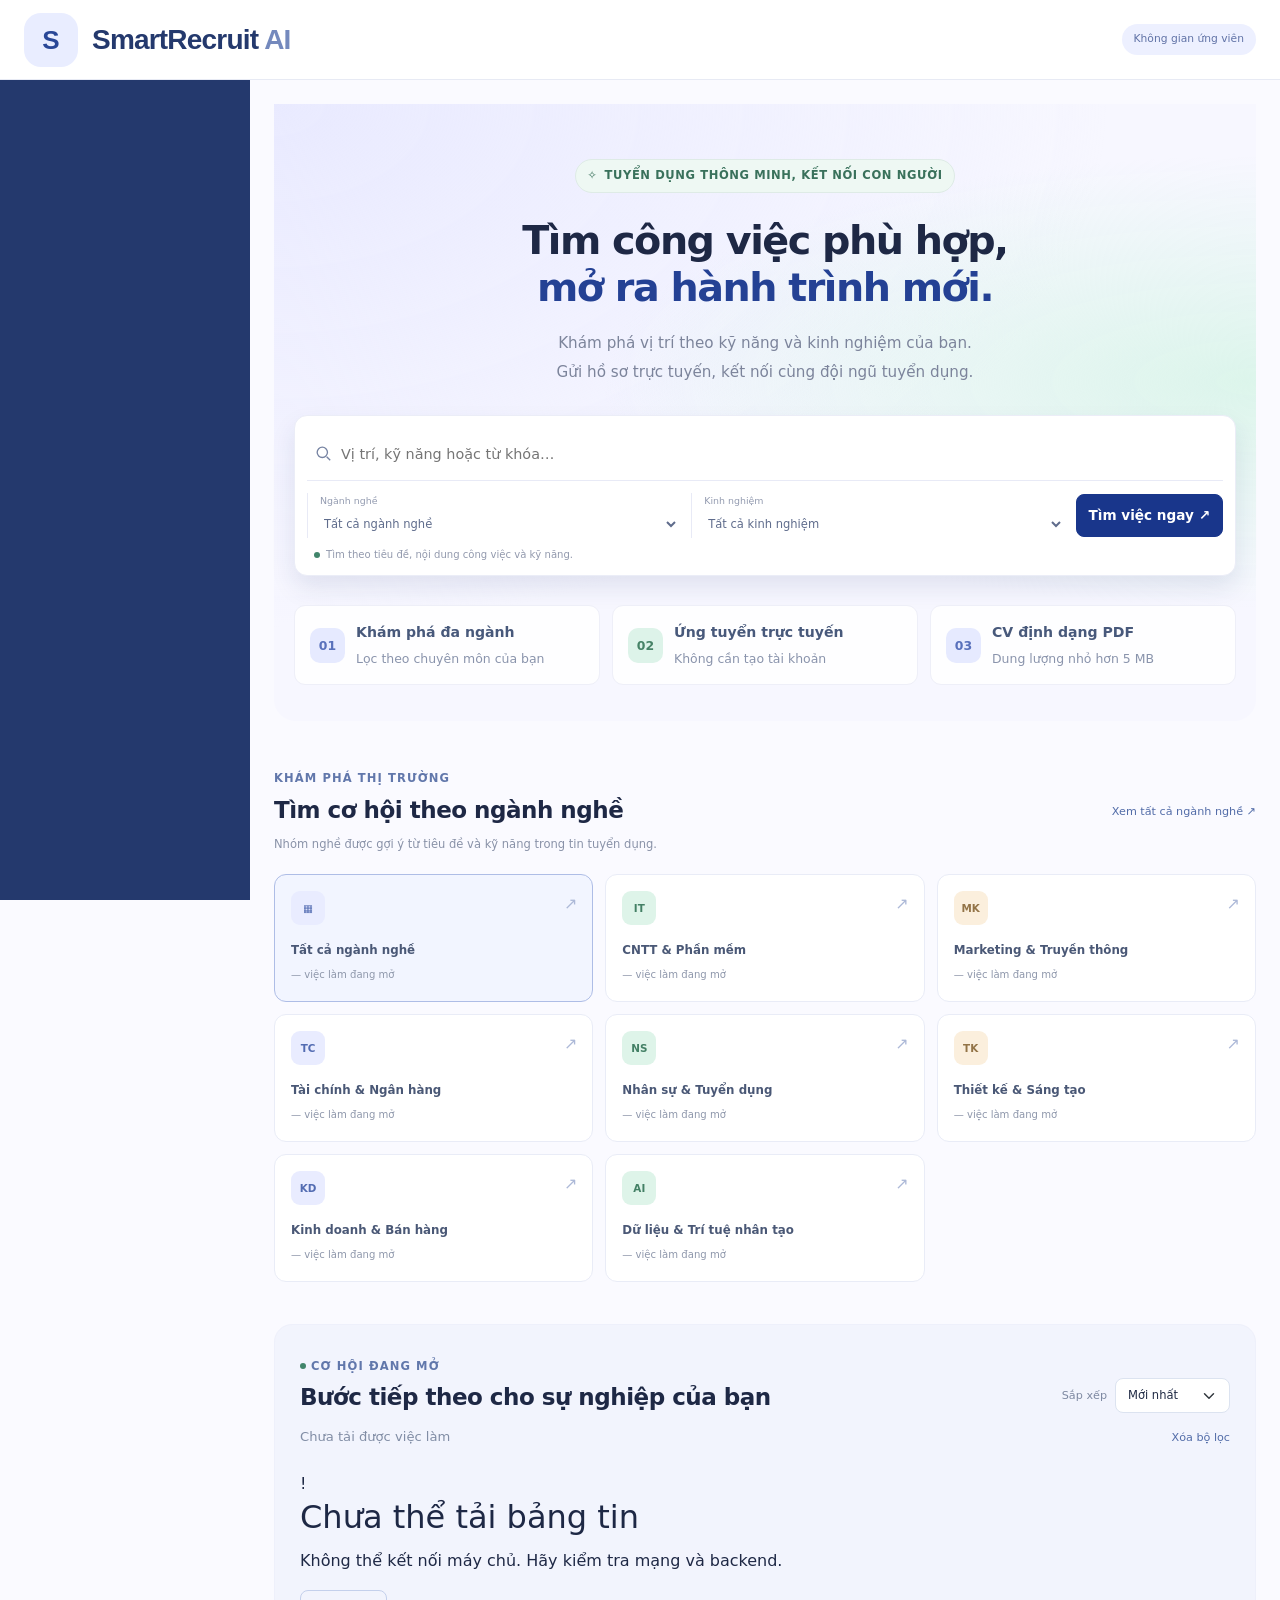
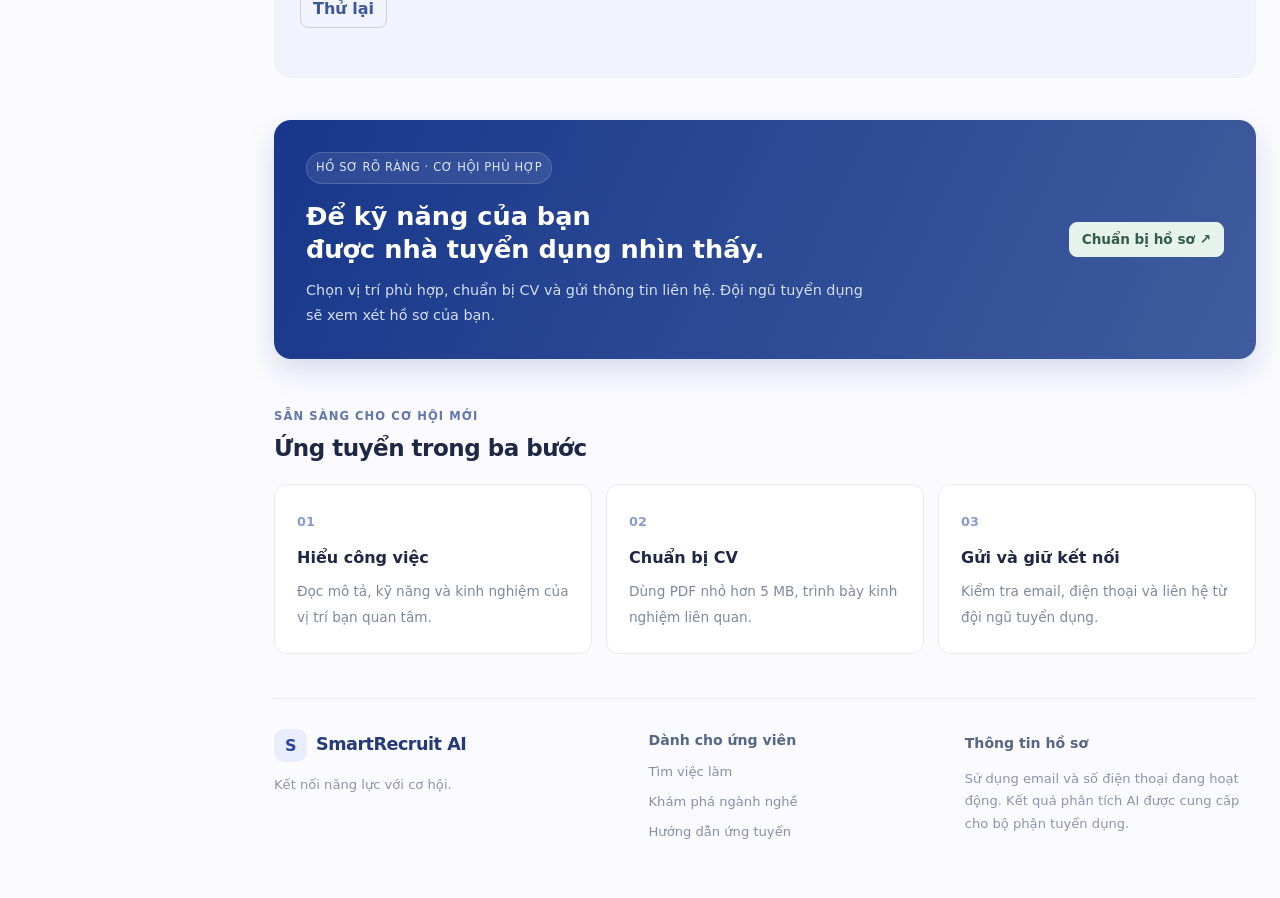
==== commit e03196d5: "đăng nhập cho ứng viên" ====
--- a/frontend/user/index.html
+++ b/frontend/user/index.html
@@ -2,8 +2,14 @@
 <html lang="vi">
 <head>
   <meta charset="UTF-8" />
-  <meta name="viewport" content="width=device-width, initial-scale=1.0" />
-  <meta name="theme-color" content="#19368b" />
+
+  <meta
+    name="viewport"
+    content="width=device-width, initial-scale=1.0"
+  />
+
+  <meta name="theme-color" content="#24396d" />
+
   <meta
     name="description"
     content="Khám phá việc làm theo ngành nghề, kỹ năng và kinh nghiệm cùng SmartRecruit AI."
@@ -19,42 +25,61 @@
     crossorigin="anonymous"
   />
 
-  <!-- CSS chung → CSS ứng viên → CSS menu -->
+  <!-- CSS chung -->
   <link rel="stylesheet" href="../css/style.css?v=20" />
-  <link rel="stylesheet" href="../css/user/candidate-home.css?v=2" />
-  <link rel="stylesheet" href="../css/menu/menu.css?v=2" />
+
+  <!-- CSS nội dung trang chủ -->
+  <link
+    rel="stylesheet"
+    href="../css/user/candidate-home.css?v=3"
+  />
+
+  <!-- CSS menu chung luôn tải cuối cùng -->
+  <link rel="stylesheet" href="../css/menu/menu.css?v=9" />
 </head>
 
-<body class="candidate-home">
-  <a class="skip-link" href="#main-content">Đến nội dung chính</a>
-
+<body class="candidate-home fixed-menu-page">
+  <a class="skip-link" href="#main-content">
+    Đến nội dung chính
+  </a>
+
+  <!-- Thanh đầu trang -->
   <header class="home-header">
     <div class="home-container home-header-inner">
-      <a class="home-brand" href="./index.html">
-        <span class="home-logo" aria-hidden="true">S</span>
-        <span>SmartRecruit<span class="home-brand-ai"> AI</span></span>
-      </a>
-
-      <nav class="home-topnav" aria-label="Điều hướng trang ứng viên">
-        <a href="#feed-heading">Khám phá việc làm</a>
-        <a href="#filter-heading">Ngành nghề</a>
-        <a href="#application-guide">Hướng dẫn ứng tuyển</a>
-      </nav>
-
-      <span class="home-audience">Dành cho ứng viên</span>
+      <a
+        class="sr-brand"
+        href="./index.html"
+        aria-label="SmartRecruit AI — Trang chủ ứng viên"
+      >
+       <span class="sr-brand-mark" aria-hidden="true">S</span>
+       <span>SmartRecruit <span class="sr-brand-ai">AI</span></span>
+       </a>
+
+      <span class="home-audience">Không gian ứng viên</span>
     </div>
   </header>
 
-  <main id="main-content" class="home-container">
-    <div class="home-layout">
-      <!-- Nạp từ user/menu/user-menu.html -->
-      <aside class="home-sidebar" aria-label="Menu ứng viên">
+  <main
+    id="main-content"
+    class="home-container"
+    tabindex="-1"
+  >
+    <div class="home-layout role-workspace">
+      
+      <aside
+        class="role-workspace-sidebar"
+        aria-label="Menu ứng viên"
+      >
         <div data-role-menu="user"></div>
       </aside>
 
-      <div class="home-content">
+      <!-- Nội dung nằm bên phải menu -->
+      <div class="home-content role-workspace-content">
         <!-- Giới thiệu và tìm kiếm -->
-        <section class="home-hero" aria-labelledby="feed-heading">
+        <section
+          class="home-hero"
+          aria-labelledby="feed-heading"
+        >
           <span class="home-pill">
             <span aria-hidden="true">✧</span>
             TUYỂN DỤNG THÔNG MINH, KẾT NỐI CON NGƯỜI
@@ -87,7 +112,10 @@
                     <path d="m16 16 4.5 4.5"></path>
                   </svg>
 
-                  <label for="job-search" class="visually-hidden">
+                  <label
+                    for="job-search"
+                    class="visually-hidden"
+                  >
                     Tìm vị trí, kỹ năng hoặc từ khóa
                   </label>
 
@@ -101,13 +129,19 @@
 
                 <div class="home-search-select">
                   <label for="home-industry">Ngành nghề</label>
+
                   <select id="home-industry" disabled>
-                    <option value="">Đang tải ngành nghề…</option>
+                    <option value="">
+                      Đang tải ngành nghề…
+                    </option>
                   </select>
                 </div>
 
                 <div class="home-search-select">
-                  <label for="experience-filter">Kinh nghiệm</label>
+                  <label for="experience-filter">
+                    Kinh nghiệm
+                  </label>
+
                   <select id="experience-filter">
                     <option value="all">Tất cả kinh nghiệm</option>
                     <option value="zero">Không yêu cầu</option>
@@ -117,7 +151,10 @@
                   </select>
                 </div>
 
-                <button type="submit" class="btn btn-primary">
+                <button
+                  type="submit"
+                  class="btn btn-primary"
+                >
                   Tìm việc ngay
                   <span aria-hidden="true">↗</span>
                 </button>
@@ -132,7 +169,13 @@
 
           <div class="home-benefits">
             <div>
-              <span class="home-benefit-icon" aria-hidden="true">01</span>
+              <span
+                class="home-benefit-icon"
+                aria-hidden="true"
+              >
+                01
+              </span>
+
               <p>
                 <strong>Khám phá đa ngành</strong>
                 <small>Lọc theo chuyên môn của bạn</small>
@@ -140,7 +183,13 @@
             </div>
 
             <div>
-              <span class="home-benefit-icon mint" aria-hidden="true">02</span>
+              <span
+                class="home-benefit-icon mint"
+                aria-hidden="true"
+              >
+                02
+              </span>
+
               <p>
                 <strong>Ứng tuyển trực tuyến</strong>
                 <small>Không cần tạo tài khoản</small>
@@ -148,7 +197,13 @@
             </div>
 
             <div>
-              <span class="home-benefit-icon" aria-hidden="true">03</span>
+              <span
+                class="home-benefit-icon"
+                aria-hidden="true"
+              >
+                03
+              </span>
+
               <p>
                 <strong>CV định dạng PDF</strong>
                 <small>Dung lượng nhỏ hơn 5 MB</small>
@@ -157,12 +212,20 @@
           </div>
         </section>
 
-        <!-- Ngành nghề -->
-        <section class="home-section" aria-labelledby="filter-heading">
+        <!-- Danh mục ngành nghề -->
+        <section
+          class="home-section"
+          aria-labelledby="filter-heading"
+        >
           <div class="home-section-heading">
             <div>
-              <span class="home-eyebrow">KHÁM PHÁ THỊ TRƯỜNG</span>
-              <h2 id="filter-heading">Tìm cơ hội theo ngành nghề</h2>
+              <span class="home-eyebrow">
+                KHÁM PHÁ THỊ TRƯỜNG
+              </span>
+
+              <h2 id="filter-heading">
+                Tìm cơ hội theo ngành nghề
+              </h2>
             </div>
 
             <button
@@ -177,7 +240,8 @@
           </div>
 
           <p class="home-section-description">
-            Nhóm nghề được gợi ý từ tiêu đề và kỹ năng trong tin tuyển dụng.
+            Nhóm nghề được gợi ý từ tiêu đề và kỹ năng
+            trong tin tuyển dụng.
           </p>
 
           <div
@@ -199,6 +263,7 @@
                 <span class="home-dot" aria-hidden="true"></span>
                 CƠ HỘI ĐANG MỞ
               </span>
+
               <h2 id="home-jobs-heading">
                 Bước tiếp theo cho sự nghiệp của bạn
               </h2>
@@ -206,6 +271,7 @@
 
             <div class="home-sort">
               <label for="job-sort">Sắp xếp</label>
+
               <select id="job-sort" class="form-select">
                 <option value="newest">Mới nhất</option>
                 <option value="oldest">Cũ nhất</option>
@@ -214,7 +280,11 @@
           </div>
 
           <div class="home-results">
-            <span id="job-result-count" role="status" aria-live="polite">
+            <span
+              id="job-result-count"
+              role="status"
+              aria-live="polite"
+            >
               Đang tải việc làm…
             </span>
 
@@ -234,9 +304,17 @@
             hidden
           ></div>
 
-          <div id="job-list" class="home-job-grid" aria-busy="true">
+          <div
+            id="job-list"
+            class="home-job-grid"
+            aria-busy="true"
+          >
             <div class="surface feed-state" role="status">
-              <div class="spinner-border" aria-hidden="true"></div>
+              <div
+                class="spinner-border"
+                aria-hidden="true"
+              ></div>
+
               <p>Đang tải cơ hội việc làm…</p>
             </div>
           </div>
@@ -254,22 +332,30 @@
         </section>
 
         <!-- Hướng dẫn chuẩn bị hồ sơ -->
-        <section class="home-banner" aria-labelledby="home-banner-heading">
+        <section
+          class="home-banner"
+          aria-labelledby="home-banner-heading"
+        >
           <div>
             <span class="home-banner-label">
               HỒ SƠ RÕ RÀNG · CƠ HỘI PHÙ HỢP
             </span>
+
             <h2 id="home-banner-heading">
               Để kỹ năng của bạn<br />
               được nhà tuyển dụng nhìn thấy.
             </h2>
+
             <p>
               Chọn vị trí phù hợp, chuẩn bị CV và gửi thông tin liên hệ.
               Đội ngũ tuyển dụng sẽ xem xét hồ sơ của bạn.
             </p>
           </div>
 
-          <a href="#application-guide" class="btn home-banner-button">
+          <a
+            href="#application-guide"
+            class="btn home-banner-button"
+          >
             Chuẩn bị hồ sơ ↗
           </a>
         </section>
@@ -281,8 +367,13 @@
         >
           <div class="home-section-heading">
             <div>
-              <span class="home-eyebrow">SẴN SÀNG CHO CƠ HỘI MỚI</span>
-              <h2 id="home-guide-heading">Ứng tuyển trong ba bước</h2>
+              <span class="home-eyebrow">
+                SẴN SÀNG CHO CƠ HỘI MỚI
+              </span>
+
+              <h2 id="home-guide-heading">
+                Ứng tuyển trong ba bước
+              </h2>
             </div>
           </div>
 
@@ -290,29 +381,40 @@
             <article>
               <span>01</span>
               <h3>Hiểu công việc</h3>
-              <p>Đọc mô tả, kỹ năng và kinh nghiệm của vị trí bạn quan tâm.</p>
+              <p>
+                Đọc mô tả, kỹ năng và kinh nghiệm
+                của vị trí bạn quan tâm.
+              </p>
             </article>
 
             <article>
               <span>02</span>
               <h3>Chuẩn bị CV</h3>
-              <p>Dùng PDF nhỏ hơn 5 MB, trình bày kinh nghiệm liên quan.</p>
+              <p>
+                Dùng PDF nhỏ hơn 5 MB,
+                trình bày kinh nghiệm liên quan.
+              </p>
             </article>
 
             <article>
               <span>03</span>
               <h3>Gửi và giữ kết nối</h3>
-              <p>Kiểm tra email, điện thoại và liên hệ từ đội ngũ tuyển dụng.</p>
+              <p>
+                Kiểm tra email, điện thoại
+                và liên hệ từ đội ngũ tuyển dụng.
+              </p>
             </article>
           </div>
         </section>
 
+        <!-- Footer nằm trong vùng nội dung, bên phải menu -->
         <footer class="home-footer">
           <div>
             <a class="home-brand" href="./index.html">
               <span class="home-logo" aria-hidden="true">S</span>
               <span>SmartRecruit AI</span>
             </a>
+
             <p>Kết nối năng lực với cơ hội.</p>
           </div>
 
@@ -331,17 +433,21 @@
             </p>
           </div>
         </footer>
+
+        <noscript>
+          <div class="alert alert-warning">
+            Vui lòng bật JavaScript để xem việc làm và gửi hồ sơ.
+          </div>
+        </noscript>
       </div>
     </div>
-
-    <noscript>
-      <div class="alert alert-warning">
-        Vui lòng bật JavaScript để xem việc làm và gửi hồ sơ.
-      </div>
-    </noscript>
   </main>
 
-  <!-- Chi tiết công việc và ứng tuyển -->
+  <!--
+    Giữ các phần tử modal để tương thích với index.js hiện tại.
+    Hàm openJob() đã đổi sang điều hướng trang chi tiết
+    thì modal này sẽ không được mở.
+  -->
   <div
     class="modal fade"
     id="job-detail-modal"
@@ -349,11 +455,16 @@
     aria-labelledby="job-detail-title"
     aria-hidden="true"
   >
-    <div class="modal-dialog modal-lg modal-dialog-scrollable modal-dialog-centered">
+    <div
+      class="modal-dialog modal-lg modal-dialog-scrollable modal-dialog-centered"
+    >
       <div class="modal-content">
         <div class="modal-header">
           <div>
-            <span class="home-eyebrow">THÔNG TIN TUYỂN DỤNG</span>
+            <span class="home-eyebrow">
+              THÔNG TIN TUYỂN DỤNG
+            </span>
+
             <h2 id="job-detail-title" class="modal-title">
               Chi tiết công việc
             </h2>
@@ -368,13 +479,27 @@
         </div>
 
         <div class="modal-body">
-          <div id="job-detail-loading" class="feed-state" role="status" hidden>
-            <div class="spinner-border" aria-hidden="true"></div>
+          <div
+            id="job-detail-loading"
+            class="feed-state"
+            role="status"
+            hidden
+          >
+            <div
+              class="spinner-border"
+              aria-hidden="true"
+            ></div>
             <p>Đang tải thông tin tuyển dụng…</p>
           </div>
 
-          <div id="job-detail-error" class="alert alert-danger" role="alert" hidden>
+          <div
+            id="job-detail-error"
+            class="alert alert-danger"
+            role="alert"
+            hidden
+          >
             <p id="job-detail-error-message"></p>
+
             <button
               type="button"
               id="job-detail-retry"
@@ -384,32 +509,53 @@
             </button>
           </div>
 
-          <div id="job-detail-empty" class="alert alert-info" role="status" hidden>
+          <div
+            id="job-detail-empty"
+            class="alert alert-info"
+            role="status"
+            hidden
+          >
             Không có thông tin tuyển dụng để hiển thị.
           </div>
 
           <div id="job-detail-content" hidden>
             <div class="d-flex flex-wrap gap-2 mb-3">
               <span id="job-detail-status" class="badge"></span>
-              <span id="job-detail-experience" class="badge text-bg-light"></span>
+
+              <span
+                id="job-detail-experience"
+                class="badge text-bg-light"
+              ></span>
             </div>
 
             <p class="small text-muted">
-              Ngày đăng: <span id="job-detail-date"></span>
+              Ngày đăng:
+              <span id="job-detail-date"></span>
             </p>
 
-            <div id="job-detail-closed" class="alert alert-warning" role="status" hidden>
+            <div
+              id="job-detail-closed"
+              class="alert alert-warning"
+              role="status"
+              hidden
+            >
               Tin đã đóng. Vị trí này hiện không nhận hồ sơ.
             </div>
 
             <section class="detail-section">
               <h3>Mô tả công việc</h3>
-              <p id="job-detail-description" class="preserve-text"></p>
+              <p
+                id="job-detail-description"
+                class="preserve-text"
+              ></p>
             </section>
 
             <section class="detail-section">
               <h3>Yêu cầu ứng viên</h3>
-              <p id="job-detail-requirements" class="preserve-text"></p>
+              <p
+                id="job-detail-requirements"
+                class="preserve-text"
+              ></p>
             </section>
 
             <section class="detail-section">
@@ -436,13 +582,25 @@
             hidden
           >
             <span class="home-eyebrow">BẮT ĐẦU KẾT NỐI</span>
-            <h3 id="application-heading">Gửi hồ sơ ứng tuyển</h3>
-            <p class="small text-muted">Các trường có dấu * là bắt buộc.</p>
+
+            <h3 id="application-heading">
+              Gửi hồ sơ ứng tuyển
+            </h3>
+
+            <p class="small text-muted">
+              Các trường có dấu * là bắt buộc.
+            </p>
 
             <form id="application-form" novalidate>
               <div class="row g-3">
                 <div class="col-12">
-                  <label for="candidate-name" class="form-label">Họ và tên *</label>
+                  <label
+                    for="candidate-name"
+                    class="form-label"
+                  >
+                    Họ và tên *
+                  </label>
+
                   <input
                     type="text"
                     id="candidate-name"
@@ -454,11 +612,21 @@
                     required
                     aria-describedby="candidate-name-error"
                   />
-                  <div id="candidate-name-error" class="invalid-feedback"></div>
+
+                  <div
+                    id="candidate-name-error"
+                    class="invalid-feedback"
+                  ></div>
                 </div>
 
                 <div class="col-md-6">
-                  <label for="candidate-email" class="form-label">Email *</label>
+                  <label
+                    for="candidate-email"
+                    class="form-label"
+                  >
+                    Email *
+                  </label>
+
                   <input
                     type="email"
                     id="candidate-email"
@@ -469,11 +637,21 @@
                     required
                     aria-describedby="candidate-email-error"
                   />
-                  <div id="candidate-email-error" class="invalid-feedback"></div>
+
+                  <div
+                    id="candidate-email-error"
+                    class="invalid-feedback"
+                  ></div>
                 </div>
 
                 <div class="col-md-6">
-                  <label for="candidate-phone" class="form-label">Số điện thoại</label>
+                  <label
+                    for="candidate-phone"
+                    class="form-label"
+                  >
+                    Số điện thoại
+                  </label>
+
                   <input
                     type="tel"
                     id="candidate-phone"
@@ -483,25 +661,43 @@
                     maxlength="30"
                     aria-describedby="candidate-phone-error"
                   />
-                  <div id="candidate-phone-error" class="invalid-feedback"></div>
+
+                  <div
+                    id="candidate-phone-error"
+                    class="invalid-feedback"
+                  ></div>
                 </div>
 
                 <div class="col-12">
                   <div class="upload-panel">
-                    <label for="candidate-cv" class="form-label">CV của bạn *</label>
+                    <label
+                      for="candidate-cv"
+                      class="form-label"
+                    >
+                      CV của bạn *
+                    </label>
+
                     <input
                       type="file"
                       id="candidate-cv"
                       name="cv_file"
                       class="form-control"
-                      accept=".pdf"
+                      accept=".pdf,application/pdf"
                       required
                       aria-describedby="candidate-cv-help candidate-cv-error"
                     />
-                    <div id="candidate-cv-help" class="form-text">
+
+                    <div
+                      id="candidate-cv-help"
+                      class="form-text"
+                    >
                       PDF · Dung lượng nhỏ hơn 5 MB
                     </div>
-                    <div id="candidate-cv-error" class="invalid-feedback"></div>
+
+                    <div
+                      id="candidate-cv-error"
+                      class="invalid-feedback"
+                    ></div>
                   </div>
                 </div>
 
@@ -514,7 +710,10 @@
                     hidden
                   ></div>
 
-                  <button type="submit" class="btn btn-primary">
+                  <button
+                    type="submit"
+                    class="btn btn-primary"
+                  >
                     Gửi hồ sơ
                   </button>
                 </div>
@@ -546,15 +745,20 @@
     </div>
   </div>
 
-  <!-- Mỗi script chỉ được nạp một lần -->
+  <!-- Bootstrap JS -->
   <script
     src="https://cdn.jsdelivr.net/npm/bootstrap@5.3.3/dist/js/bootstrap.bundle.min.js"
     integrity="sha384-YvpcrYf0tY3lHB60NNkmXc5s9fDVZLESaAA55NDzOxhy9GkcIdslK1eN7N6jIeHz"
     crossorigin="anonymous"
   ></script>
 
+  <!-- API dùng chung -->
   <script src="../js/api.js"></script>
-  <script src="../js/user/index.js?v=23"></script>
-  <script src="../js/menu/user-menu.js?v=2"></script>
+
+  <!-- Logic trang chủ -->
+  <script src="../js/user/index.js?v=24"></script>
+
+  <!-- Tải menu HTML dùng chung của ứng viên -->
+  <script src="../js/menu/user-menu.js?v=8"></script>
 </body>
 </html>
--- a/frontend/css/user/candidate-home.css
+++ b/frontend/css/user/candidate-home.css
@@ -15,41 +15,43 @@
 .home-logo { display: grid; place-items: center; width: 33px; height: 33px; border-radius: 10px; background: #e9edff; color: #294596; font-size: 1rem; }
 .home-brand-ai { color: #7584b2; }
 .home-topnav { display: flex; align-items: center; gap: 25px; }
-.home-topnav a { color: #69748c; font-size: .78rem; text-decoration: none; }
+.home-topnav a { color: #69748c; font-size: .85rem; text-decoration: none; white-space: nowrap; }
 .home-topnav a:hover { color: var(--primary); }
 .home-audience { padding: 6px 12px; border-radius: 999px; background: #edf0ff; color: #6072a6; font-size: .67rem; }
+.home-hr-link { flex-shrink: 0; white-space: nowrap; }
+.home-hr-short { display: none; }
 .home-layout { display: grid; grid-template-columns: 210px minmax(0, 1fr); align-items: start; gap: 28px; }
 .home-sidebar { position: sticky; top: 102px; padding-top: 24px; }
 .home-sidebar-note { margin: 25px 14px; color: #8590a8; font-size: .72rem; line-height: 1.9; }
 .home-content { min-width: 0; }
 .home-hero { padding: 55px 20px 36px; text-align: center; background: radial-gradient(ellipse at 100% 45%, #dcf5eb, transparent 47%), radial-gradient(ellipse at 0 0, #e9eaff, transparent 60%), #f7f7ff; border-radius: 0 0 22px 22px; }
-.home-pill { display: inline-flex; align-items: center; gap: 7px; padding: 6px 11px; border: 1px solid #deebe6; border-radius: 999px; background: #eef8f3; color: #39715b; font-size: .58rem; font-weight: 700; letter-spacing: .6px; }
+.home-pill { display: inline-flex; align-items: center; gap: 7px; padding: 6px 11px; border: 1px solid #deebe6; border-radius: 999px; background: #eef8f3; color: #39715b; font-size: .72rem; font-weight: 700; letter-spacing: .6px; }
 .home-hero h1 { margin: 24px 0 17px; font-size: clamp(2rem, 3.1vw, 3.2rem); font-weight: 760; line-height: 1.2; letter-spacing: -1.5px; }
 .home-hero h1 span { color: #244194; }
-.home-hero-description { margin-bottom: 28px; color: #7c849b; font-size: .86rem; line-height: 1.9; }
+.home-hero-description { margin-bottom: 28px; color: #7c849b; font-size: .95rem; line-height: 1.9; }
 .home-search { max-width: 1040px; margin: auto; padding: 12px; border: 1px solid #ebedf7; border-radius: 13px; background: white; box-shadow: 0 12px 25px rgb(29 46 103 / 10%); text-align: left; }
 .home-search-row { display: flex; align-items: center; gap: 12px; }
 .home-keyword { display: flex; align-items: center; gap: 8px; flex: 1; min-width: 0; padding: 5px 7px; color: #7683a2; }
 .home-keyword svg { flex-shrink: 0; }
-.home-keyword input { width: 100%; min-width: 0; padding: 9px 0; border: 0; outline: 0; background: transparent; font-size: .77rem; }
+.home-keyword input { width: 100%; min-width: 0; padding: 9px 0; border: 0; outline: 0; background: transparent; font-size: .9rem; }
 .home-keyword:focus-within { border-radius: 7px; box-shadow: 0 0 0 2px #e5eafa; }
 .home-search-select { width: 155px; flex-shrink: 0; padding-left: 12px; border-left: 1px solid var(--line); }
 .home-search-select label { display: block; color: #939bb0; font-size: .59rem; }
 .home-search-select select { width: 100%; padding: 6px 0; border: 0; outline-offset: 3px; background: white; color: #5f6c8c; font-size: .72rem; }
-.home-search-row > .btn { flex-shrink: 0; min-height: 43px; font-size: .75rem; }
+.home-search-row > .btn { flex-shrink: 0; min-height: 43px; font-size: .85rem; }
 .home-search-hint { display: flex; align-items: center; gap: 6px; margin: 8px 7px 0; color: #9299ad; font-size: .63rem; }
 .home-dot { display: inline-block; width: 6px; height: 6px; flex-shrink: 0; border-radius: 50%; background: #41856b; }
-.home-benefits { display: grid; grid-template-columns: repeat(3, minmax(0, 1fr)); gap: 12px; max-width: 850px; margin: 29px auto 0; }
+.home-benefits { display: grid; grid-template-columns: repeat(3, minmax(0, 1fr)); gap: 12px; max-width: 980px; margin: 29px auto 0; }
 .home-benefits > div { display: flex; align-items: center; gap: 11px; padding: 15px; border: 1px solid #eeeff8; border-radius: 11px; background: rgb(255 255 255 / 90%); text-align: left; }
-.home-benefit-icon { display: grid; place-items: center; width: 35px; height: 35px; flex-shrink: 0; border-radius: 10px; background: #e6eaff; color: #5971bc; font-size: .7rem; font-weight: 750; }
+.home-benefit-icon { display: grid; place-items: center; width: 35px; height: 35px; flex-shrink: 0; border-radius: 10px; background: #e6eaff; color: #5971bc; font-size: .78rem; font-weight: 750; }
 .home-benefit-icon.mint { background: #ddf3e9; color: #478367; }
 .home-benefits p { margin: 0; }
 .home-benefits strong, .home-benefits small { display: block; }
-.home-benefits strong { color: #48597b; font-size: .75rem; font-weight: 650; }
-.home-benefits small { margin-top: 3px; color: #8a94ac; font-size: .64rem; }
+.home-benefits strong { color: #48597b; font-size: .88rem; font-weight: 650; }
+.home-benefits small { margin-top: 3px; color: #8a94ac; font-size: .78rem; }
 .home-section { margin-top: 42px; }
 .home-section-heading { display: flex; align-items: flex-end; justify-content: space-between; flex-wrap: wrap; gap: 14px; margin-bottom: 9px; }
-.home-eyebrow { display: inline-flex; align-items: center; gap: 5px; margin-bottom: 7px; color: #6177ab; font-size: .59rem; font-weight: 750; letter-spacing: 1.1px; }
+.home-eyebrow { display: inline-flex; align-items: center; gap: 5px; margin-bottom: 7px; color: #6177ab; font-size: .72rem; font-weight: 750; letter-spacing: 1.1px; }
 .home-section-heading h2 { margin: 0; font-size: clamp(1.25rem, 1.8vw, 1.6rem); font-weight: 700; letter-spacing: -.5px; }
 .home-section-description { margin-bottom: 20px; color: #8992a8; font-size: .72rem; }
 .home-text-button { padding: 5px 0; border: 0; background: transparent; color: #526ca8; font-size: .7rem; }
@@ -70,7 +72,7 @@
 .home-sort { display: flex; align-items: center; gap: 8px; }
 .home-sort label { color: #7d88a1; font-size: .7rem; white-space: nowrap; }
 .home-sort select { width: 115px; min-height: 35px; font-size: .72rem; }
-.home-results { display: flex; justify-content: space-between; align-items: center; gap: 12px; margin: 10px 0 18px; color: #818da5; font-size: .73rem; }
+.home-results { display: flex; justify-content: space-between; align-items: center; gap: 12px; margin: 10px 0 18px; color: #818da5; font-size: .82rem; }
 .home-job-grid { display: grid; grid-template-columns: repeat(3, minmax(0, 1fr)); gap: 14px; }
 .home-job-grid > .feed-state { grid-column: 1 / -1; }
 .home-job-grid .job-post { border-color: #e5eaf6; border-radius: 12px; }
@@ -90,21 +92,21 @@
 .home-more { display: flex; justify-content: center; margin-top: 24px; }
 .home-more .btn { background: white; font-size: .75rem; }
 .home-banner { display: flex; align-items: center; justify-content: space-between; gap: 24px; margin-top: 42px; padding: 32px; border-radius: 17px; background: linear-gradient(115deg, #18378b, #3f5c9d); box-shadow: 0 12px 28px rgb(26 51 124 / 15%); }
-.home-banner-label { display: inline-block; padding: 5px 9px; border: 1px solid rgb(255 255 255 / 16%); border-radius: 999px; background: rgb(255 255 255 / 9%); color: #dce6ff; font-size: .57rem; letter-spacing: .6px; }
+.home-banner-label { display: inline-block; padding: 5px 9px; border: 1px solid rgb(255 255 255 / 16%); border-radius: 999px; background: rgb(255 255 255 / 9%); color: #dce6ff; font-size: .72rem; letter-spacing: .6px; }
 .home-banner h2 { margin: 16px 0 12px; color: white; font-size: 1.6rem; font-weight: 700; }
-.home-banner p { max-width: 570px; margin: 0; color: #d4dff5; font-size: .79rem; }
-.home-banner-button { flex-shrink: 0; background: #e5f3ec; color: #345c4c; border-color: #e5f3ec; font-size: .77rem; }
+.home-banner p { max-width: 570px; margin: 0; color: #d4dff5; font-size: .9rem; }
+.home-banner-button { flex-shrink: 0; background: #e5f3ec; color: #345c4c; border-color: #e5f3ec; font-size: .85rem; }
 .home-banner-button:hover { background: white; color: #254c3c; }
 .home-guide-grid { display: grid; grid-template-columns: repeat(3, minmax(0, 1fr)); gap: 14px; margin-top: 20px; }
 .home-guide-grid article { padding: 22px; border: 1px solid var(--line); border-radius: 12px; background: white; }
-.home-guide-grid article > span { display: inline-block; margin-bottom: 16px; color: #879cc7; font-size: .74rem; font-weight: 750; }
-.home-guide-grid h3 { font-size: .93rem; font-weight: 700; }
-.home-guide-grid p { margin: 10px 0 0; color: #7c89a2; font-size: .74rem; line-height: 1.9; }
+.home-guide-grid article > span { display: inline-block; margin-bottom: 16px; color: #879cc7; font-size: .8rem; font-weight: 750; }
+.home-guide-grid h3 { font-size: 1rem; font-weight: 700; }
+.home-guide-grid p { margin: 10px 0 0; color: #7c89a2; font-size: .85rem; line-height: 1.9; }
 .home-footer { display: grid; grid-template-columns: 1.2fr 1fr 1fr; gap: 25px; margin-top: 44px; padding: 30px 0; border-top: 1px solid var(--line); }
-.home-footer p { max-width: 290px; margin: 12px 0 0; color: #8b95ab; font-size: .72rem; }
+.home-footer p { max-width: 290px; margin: 12px 0 0; color: #8b95ab; font-size: .82rem; }
 .home-footer nav { display: grid; align-content: start; gap: 8px; }
-.home-footer strong { color: #556785; font-size: .78rem; }
-.home-footer nav a { width: fit-content; color: #8591a8; font-size: .72rem; text-decoration: none; }
+.home-footer strong { color: #556785; font-size: .88rem; }
+.home-footer nav a { width: fit-content; color: #8591a8; font-size: .82rem; text-decoration: none; }
 .home-footer nav a:hover { color: var(--primary); }
 .candidate-home .role-menu-link[aria-current] { background: #e9edff; border-left-color: #29489a; color: #29489a; box-shadow: none; }
 .candidate-home .role-menu-link[aria-current] small { color: #6e7eaa; }
@@ -125,20 +127,21 @@
   .home-sidebar .role-menu { padding: 0 0 12px; }
   .home-sidebar .role-menu-link { min-height: 52px; }
   .home-audience { display: none; }
-  .home-topnav { gap: 16px; }
+  /* Dưới 992px không đủ chỗ cho logo + 3 link + nút HR: bỏ các link cuộn trong trang */
+  .home-topnav { display: none; }
   .home-hero { padding-top: 35px; }
 }
 @media (max-width: 575.98px) {
   .home-container { padding: 0 16px; }
   .home-header-inner { min-height: 68px; gap: 10px; }
   .home-brand { font-size: .95rem; }
-  .home-topnav a { font-size: .65rem; }
-  .home-topnav a:last-child { display: none; }
-  .home-topnav { gap: 10px; }
+  .home-hr-full { display: none; }
+  .home-hr-short { display: inline; }
   .home-hero { padding: 30px 12px 24px; }
   .home-hero h1 { font-size: 1.9rem; letter-spacing: -1px; }
-  .home-hero-description { font-size: .76rem; }
-  .home-pill { font-size: .5rem; }
+  .home-hero-description { font-size: .88rem; }
+  .home-hero-description br { display: none; } /* để chữ tự xuống dòng, tránh "bạn." đứng một mình */
+  .home-pill { font-size: .65rem; }
   .home-search-select { min-width: 0; padding-left: 5px; border-left: 0; }
   .home-search-row > .btn { width: 100%; }
   .home-benefits { grid-template-columns: 1fr; gap: 8px; }
--- a/frontend/css/menu/menu.css
+++ b/frontend/css/menu/menu.css
@@ -250,4 +250,159 @@
   .app-menu-link {
     transition: none;
   }
+}
+/* Menu cố định sát mép trái cho các trang chức năng */
+
+/* Shared page layout: candidate home, job details and HR. */
+.fixed-menu-page {
+  --sidebar-width: 250px;
+  --header-height: 80px;
+  --page-padding: 24px;
+  padding-top: var(--header-height);
+}
+.fixed-menu-page :is(.home-header, .site-header, .site-navbar) {
+  position: fixed;
+  inset: 0 0 auto;
+  height: var(--header-height);
+  min-height: 0;
+  margin: 0;
+  padding: 0;
+  z-index: 100;
+  background: #fff;
+  border-bottom: 1px solid #e7eaf4;
+}
+.fixed-menu-page :is(.home-header-inner, .header-inner, .admin-nav-container) {
+  display: flex;
+  align-items: center;
+  justify-content: space-between;
+  gap: 20px;
+  width: 100%;
+  max-width: none;
+  height: 100%;
+  min-height: 0;
+  margin: 0;
+  padding: 0 var(--page-padding);
+  flex-wrap: nowrap;
+}
+.fixed-menu-page :is(.home-topnav, .header-nav) {
+  min-width: 0;
+  overflow-x: auto;
+  white-space: nowrap;
+}
+.fixed-menu-page :is(.home-brand, .brand) { flex-shrink: 0; }
+.fixed-menu-page :is(main.home-container, .job-page-container, .admin-main) {
+  width: 100%;
+  max-width: none;
+  margin: 0;
+  padding: 0;
+}
+.fixed-menu-page :is(.home-layout, .role-workspace) {
+  display: block;
+  margin: 0;
+  padding: 0;
+}
+.fixed-menu-page .role-workspace[hidden] { display: none !important; }
+.fixed-menu-page :is(.home-sidebar, .career-sidebar, .role-workspace-sidebar) {
+  position: fixed;
+  top: var(--header-height);
+  bottom: 0;
+  left: 0;
+  width: var(--sidebar-width);
+  max-height: none;
+  margin: 0;
+  padding: 0;
+  overflow-y: auto;
+  overscroll-behavior: contain;
+  scrollbar-width: thin;
+  background: #24396d;
+  z-index: 90;
+}
+.fixed-menu-page .app-menu {
+  min-height: calc(100dvh - var(--header-height));
+  margin: 0;
+  border: 0;
+  border-radius: 0;
+  box-shadow: none;
+}
+.fixed-menu-page :is(.home-content, .role-workspace-content) {
+  width: auto;
+  min-width: 0;
+  max-width: none;
+  margin: 0 0 0 var(--sidebar-width);
+  padding: var(--page-padding);
+  box-sizing: border-box;
+}
+.fixed-menu-page #login-section { padding: 32px var(--page-padding); }
+.fixed-menu-page > .site-footer { margin-left: var(--sidebar-width); }
+.fixed-menu-page [id] { scroll-margin-top: calc(var(--header-height) + 20px); }
+.fixed-menu-page.job-detail-page :is(.detail-main, .detail-sidebar, .hero-copy) { min-width: 0; }
+.fixed-menu-page.job-detail-page .detail-layout {
+  grid-template-columns: minmax(0, 1fr) 320px;
+  gap: 22px;
+}
+@media (max-width: 1250px) {
+  .fixed-menu-page.job-detail-page .detail-layout { grid-template-columns: 1fr; }
+  .fixed-menu-page.job-detail-page .detail-sidebar { position: static; }
+  .fixed-menu-page.job-detail-page .job-hero { flex-direction: column; align-items: stretch; }
+  .fixed-menu-page.job-detail-page .hero-actions { flex-basis: auto; text-align: left; }
+}
+@media (max-width: 991.98px) {
+  .fixed-menu-page { --page-padding: 16px; }
+  .fixed-menu-page :is(.home-sidebar, .career-sidebar, .role-workspace-sidebar) {
+    position: static;
+    width: 100%;
+    max-height: none;
+    overflow: visible;
+  }
+  .fixed-menu-page .app-menu { min-height: auto; }
+  .fixed-menu-page :is(.home-content, .role-workspace-content) { margin-left: 0; }
+  .fixed-menu-page > .site-footer { margin-left: 0; }
+  .fixed-menu-page :is(.home-audience, .header-label, .session-label) { display: none; }
+}
+@media (max-width: 575.98px) {
+  .fixed-menu-page { --header-height: 72px; --page-padding: 14px; }
+  .fixed-menu-page :is(.home-header-inner, .header-inner, .admin-nav-container) { gap: 12px; }
+  .fixed-menu-page .home-topnav { gap: 12px; }
+  .fixed-menu-page .session-bar { flex-wrap: nowrap; gap: 8px; }
+  .fixed-menu-page .session-email { max-width: 100px; overflow: hidden; text-overflow: ellipsis; white-space: nowrap; }
+}
+/* Logo chung cho toàn bộ website */
+.sr-brand {
+  display: inline-flex;
+  align-items: center;
+  gap: 14px;
+  flex-shrink: 0;
+  color: #24396d;
+  font-family: "Segoe UI", Arial, sans-serif;
+  font-size: 28px;
+  font-weight: 750;
+  line-height: 1;
+  letter-spacing: -0.8px;
+  text-decoration: none;
+  white-space: nowrap;
+}
+
+.sr-brand:visited,
+.sr-brand:hover,
+.sr-brand:focus {
+  color: #24396d;
+  text-decoration: none;
+}
+
+.sr-brand-mark {
+  display: grid;
+  place-items: center;
+  width: 54px;
+  height: 54px;
+  flex-shrink: 0;
+  border-radius: 17px;
+  background: #e9edff;
+  color: #294797;
+  font-size: 26px;
+  font-weight: 750;
+  letter-spacing: 0;
+}
+
+.sr-brand-ai {
+  color: #7489bd;
 }
